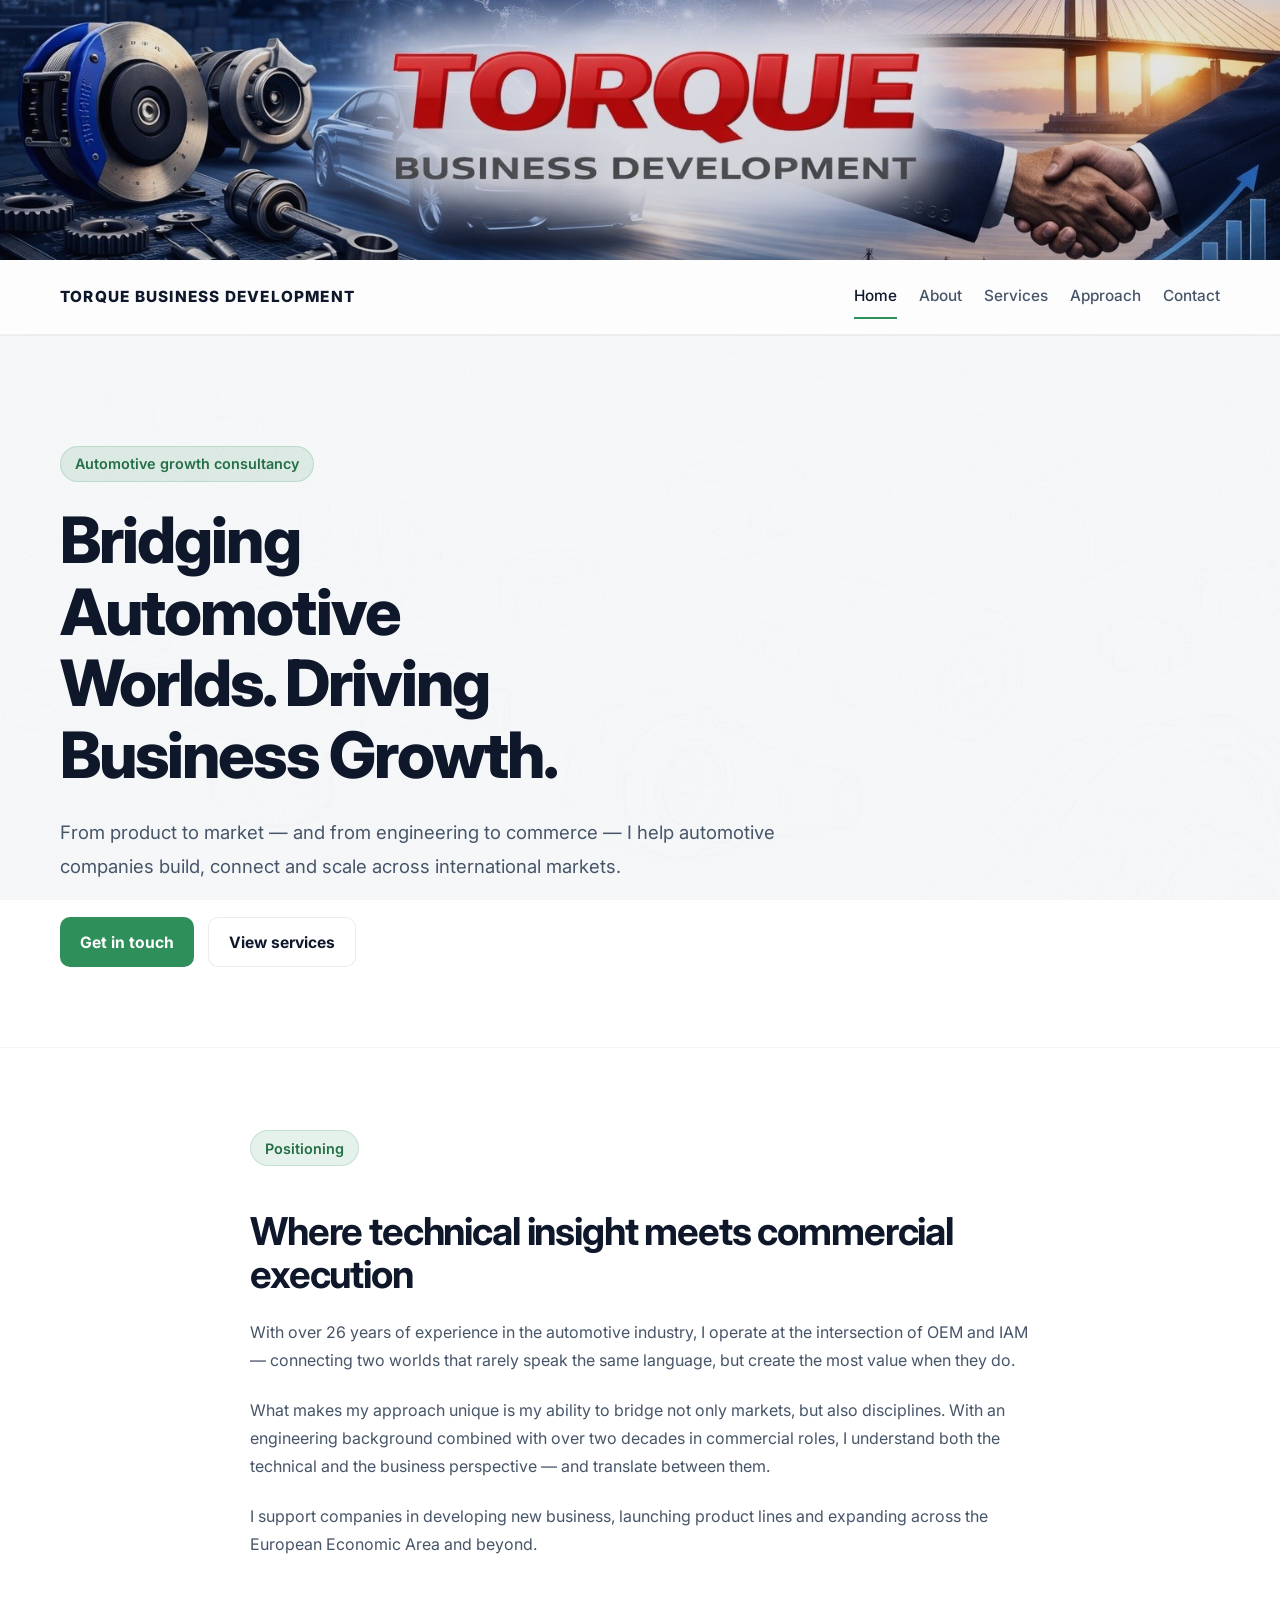
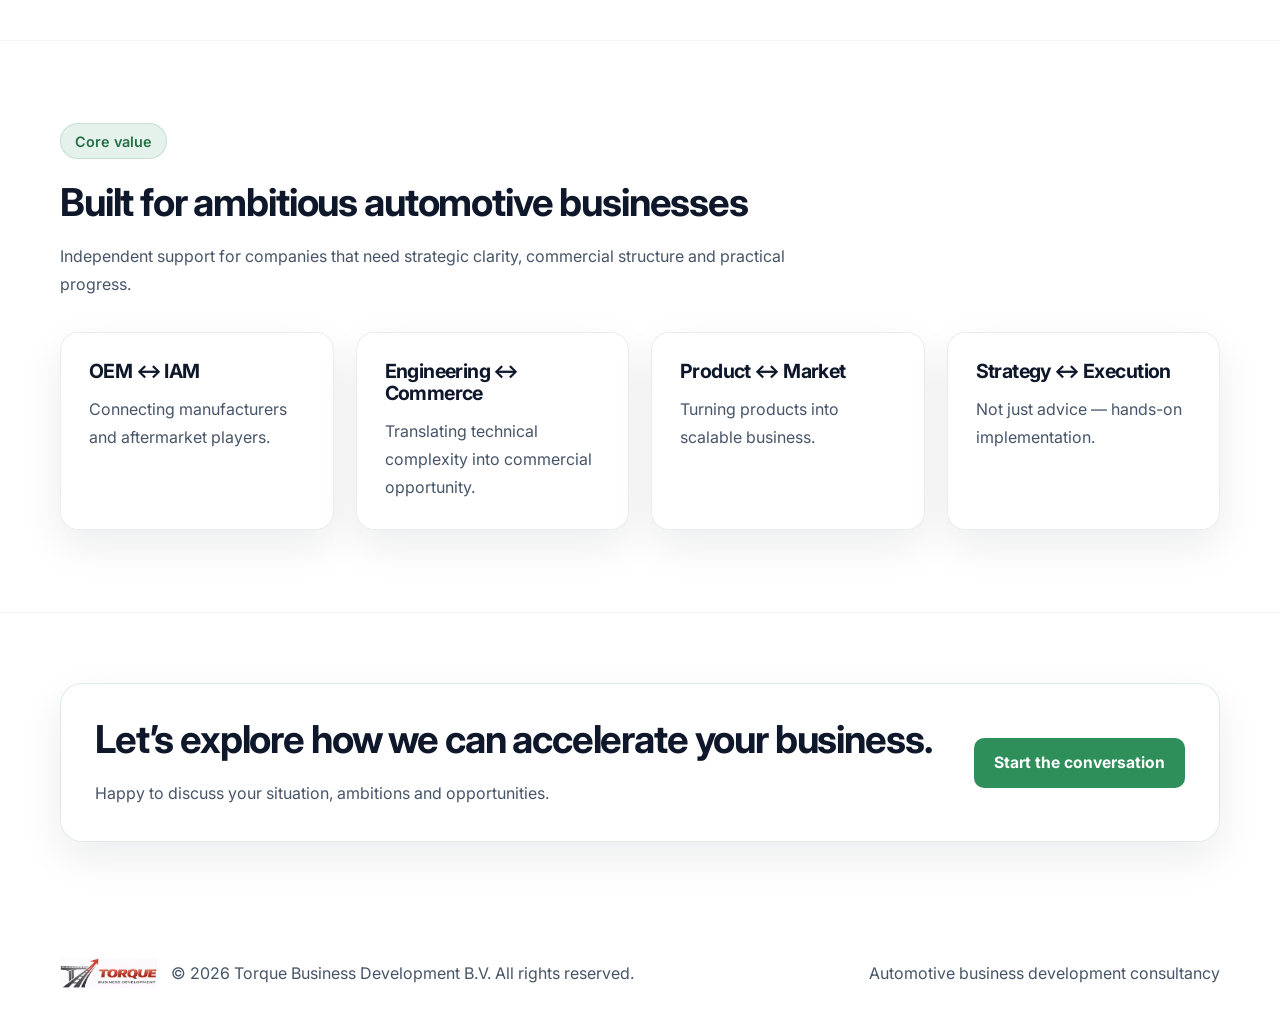
==== index.html @ 7f428178 "Update index.html" ====
<!DOCTYPE html>
<html lang="en">
<head>
  <meta charset="UTF-8" />
  <meta name="viewport" content="width=device-width, initial-scale=1.0" />
  <title>Torque Business Development B.V. | Home</title>
  <meta name="description" content="Torque Business Development B.V. helps automotive companies connect OEM and IAM, align engineering with commerce, and accelerate business growth across international markets." />
  <link rel="preconnect" href="https://fonts.googleapis.com" />
  <link rel="preconnect" href="https://fonts.gstatic.com" crossorigin />
  <link href="https://fonts.googleapis.com/css2?family=Inter:wght@400;500;600;700;800&display=swap" rel="stylesheet" />
  <link rel="stylesheet" href="style.css" />
</head>
<body>

<div class="top-banner">
  <div class="banner-overlay">
    <div class="container banner-inner"></div>
  </div>
</div>

<header class="site-header">
  <div class="container nav">
    <a class="brand" href="index.html">TORQUE BUSINESS DEVELOPMENT</a>
    <nav>
      <a href="index.html" class="active">Home</a>
      <a href="about.html">About</a>
      <a href="services.html">Services</a>
      <a href="approach.html">Approach</a>
      <a href="contact.html">Contact</a>
    </nav>
  </div>
</header>

<main class="page-content">

  <section class="hero">
    <div class="container">
      <div class="eyebrow">Automotive growth consultancy</div>
      <h1>Bridging Automotive Worlds. Driving Business Growth.</h1>
      <p class="lead">
        From product to market — and from engineering to commerce — I help automotive companies
        build, connect and scale across international markets.
      </p>
      <div class="actions">
        <a class="button" href="contact.html">Get in touch</a>
        <a class="button-secondary" href="services.html">View services</a>
      </div>
    </div>
  </section>

  <section>
    <div class="container narrow content-flow">
      <div class="eyebrow">Positioning</div>
      <h2>Where technical insight meets commercial execution</h2>
      <p>
        With over 26 years of experience in the automotive industry, I operate at the intersection
        of OEM and IAM — connecting two worlds that rarely speak the same language, but create the
        most value when they do.
      </p>
      <p>
        What makes my approach unique is my ability to bridge not only markets, but also disciplines.
        With an engineering background combined with over two decades in commercial roles, I understand
        both the technical and the business perspective — and translate between them.
      </p>
      <p>
        I support companies in developing new business, launching product lines and expanding across
        the European Economic Area and beyond.
      </p>
    </div>
  </section>

  <section>
    <div class="container">
      <div class="section-title narrow">
        <div class="eyebrow">Core value</div>
        <h2>Built for ambitious automotive businesses</h2>
        <p>
          Independent support for companies that need strategic clarity, commercial structure and practical progress.
        </p>
      </div>

      <div class="cards four">
        <article class="card">
          <h3>OEM ↔ IAM</h3>
          <p>Connecting manufacturers and aftermarket players.</p>
        </article>

        <article class="card">
          <h3>Engineering ↔ Commerce</h3>
          <p>Translating technical complexity into commercial opportunity.</p>
        </article>

        <article class="card">
          <h3>Product ↔ Market</h3>
          <p>Turning products into scalable business.</p>
        </article>

        <article class="card">
          <h3>Strategy ↔ Execution</h3>
          <p>Not just advice — hands-on implementation.</p>
        </article>
      </div>
    </div>
  </section>

  <section class="cta-section">
    <div class="container cta-box">
      <div>
        <h2>Let’s explore how we can accelerate your business.</h2>
        <p>Happy to discuss your situation, ambitions and opportunities.</p>
      </div>
      <a class="button" href="contact.html">Start the conversation</a>
    </div>
  </section>

</main>

<footer class="site-footer">
  <div class="container footer-row">
    <div class="footer-left">
      <img src="logo.png" alt="Torque Business Development logo" class="footer-logo" />
      <p>© 2026 Torque Business Development B.V. All rights reserved.</p>
    </div>
    <p>Automotive business development consultancy</p>
  </div>
</footer>

</body>
</html>
---- style.css ----
:root {
  --bg: #f4f6f7;
  --bg-soft: #eef2f4;
  --card: rgba(255, 255, 255, 0.78);
  --card-strong: rgba(255, 255, 255, 0.88);
  --text: #0f172a;
  --muted: #475569;
  --line: rgba(15, 23, 42, 0.08);
  --accent: #2f8f5b;
  --accent-dark: #256f47;
  --accent-soft: rgba(47, 143, 91, 0.12);
  --max: 1160px;
  --radius: 18px;
  --radius-small: 10px;
  --shadow: 0 16px 40px rgba(15, 23, 42, 0.08);
}

* {
  box-sizing: border-box;
}

html {
  scroll-behavior: smooth;
}

body {
  margin: 0;
  font-family: 'Inter', sans-serif;
  background:
    linear-gradient(rgba(244, 246, 247, 0.88), rgba(244, 246, 247, 0.92)),
    url('background-light.png');
  background-size: cover;
  background-position: center top;
  background-repeat: repeat-y;
  background-attachment: fixed;
  color: var(--text);
  line-height: 1.75;
  -webkit-font-smoothing: antialiased;
  text-rendering: optimizeLegibility;
}

a {
  color: inherit;
  text-decoration: none;
}

img {
  max-width: 100%;
  display: block;
}

.container {
  width: min(var(--max), calc(100% - 40px));
  margin: 0 auto;
}

.narrow {
  max-width: 780px;
}

/* TOP BANNER */

.top-banner {
  background-image: url('banner-logo.png');
  background-size: cover;
  background-position: center;
  background-repeat: no-repeat;
  min-height: 260px;
  display: flex;
  align-items: center;
}

.banner-overlay {
  width: 100%;
  background: linear-gradient(rgba(15, 23, 42, 0.08), rgba(15, 23, 42, 0.18));
}

.banner-inner {
  min-height: 260px;
  display: flex;
  align-items: center;
}

/* HEADER */

.site-header {
  position: sticky;
  top: 0;
  z-index: 100;
  background: rgba(255, 255, 255, 0.78);
  backdrop-filter: blur(12px);
  border-bottom: 1px solid rgba(15, 23, 42, 0.06);
}

.nav {
  display: flex;
  justify-content: space-between;
  align-items: center;
  min-height: 74px;
  gap: 24px;
}

.brand {
  color: var(--text);
  font-weight: 800;
  font-size: 0.96rem;
  letter-spacing: 0.08em;
  white-space: nowrap;
}

nav {
  display: flex;
  gap: 22px;
  flex-wrap: wrap;
  justify-content: flex-end;
}

nav a {
  color: var(--muted);
  font-size: 0.96rem;
  font-weight: 500;
  padding: 8px 0;
  border-bottom: 2px solid transparent;
  transition: color 0.2s ease, border-color 0.2s ease;
}

nav a:hover,
nav a.active {
  color: var(--text);
  border-bottom-color: var(--accent);
}

/* PAGE CONTENT */

.page-content {
  position: relative;
}

/* HERO */

.hero,
.page-hero {
  padding: 110px 0 80px;
}

.hero-grid,
.two-col {
  display: grid;
  grid-template-columns: 1.15fr 0.85fr;
  gap: 28px;
  align-items: start;
}

.eyebrow {
  display: inline-flex;
  align-items: center;
  min-height: 36px;
  padding: 0 14px;
  border-radius: 999px;
  background: var(--accent-soft);
  color: var(--accent-dark);
  border: 1px solid rgba(47, 143, 91, 0.18);
  font-size: 0.9rem;
  font-weight: 600;
  margin-bottom: 22px;
}

h1,
h2,
h3 {
  margin: 0;
  line-height: 1.12;
  letter-spacing: -0.03em;
  color: var(--text);
}

h1 {
  font-size: clamp(2.6rem, 5vw, 5rem);
  font-weight: 800;
  max-width: 12ch;
  margin-bottom: 24px;
}

.page-hero h1 {
  max-width: none;
}

h2 {
  font-size: clamp(1.8rem, 3vw, 2.6rem);
  font-weight: 700;
  margin-bottom: 18px;
}

h3 {
  font-size: 1.22rem;
  font-weight: 700;
  margin-bottom: 12px;
}

p {
  margin: 0;
  color: var(--muted);
  font-size: 1rem;
}

.lead {
  font-size: 1.16rem;
  line-height: 1.85;
  max-width: 60ch;
  margin-bottom: 34px;
}

/* GENERAL SECTIONS */

section {
  padding: 82px 0;
  border-top: 1px solid rgba(15, 23, 42, 0.04);
}

.section-title {
  margin-bottom: 34px;
}

.content-flow > * + * {
  margin-top: 22px;
}

.center-text {
  text-align: center;
}

/* BUTTONS */

.actions {
  display: flex;
  gap: 14px;
  flex-wrap: wrap;
}

.button,
.button-secondary {
  display: inline-flex;
  align-items: center;
  justify-content: center;
  min-height: 50px;
  padding: 0 20px;
  border-radius: var(--radius-small);
  font-weight: 700;
  font-size: 0.98rem;
  transition: transform 0.15s ease, background 0.2s ease, border-color 0.2s ease;
}

.button:hover,
.button-secondary:hover {
  transform: translateY(-1px);
}

.button {
  background: var(--accent);
  color: white;
}

.button:hover {
  background: var(--accent-dark);
}

.button-secondary {
  border: 1px solid var(--line);
  color: var(--text);
  background: rgba(255, 255, 255, 0.5);
}

.button-secondary:hover {
  background: rgba(255, 255, 255, 0.8);
}

/* CARDS & LAYOUT */

.cards {
  display: grid;
  gap: 22px;
}

.cards.two {
  grid-template-columns: repeat(2, 1fr);
}

.cards.three {
  grid-template-columns: repeat(3, 1fr);
}

.cards.four {
  grid-template-columns: repeat(4, 1fr);
}

.card {
  background: var(--card);
  border: 1px solid var(--line);
  border-radius: var(--radius);
  padding: 28px;
  box-shadow: var(--shadow);
  backdrop-filter: blur(6px);
}

.highlight-card {
  background: var(--card-strong);
  border-color: rgba(47, 143, 91, 0.16);
}

.stat {
  padding: 18px 0;
  border-bottom: 1px solid rgba(15, 23, 42, 0.08);
}

.stat:last-child {
  border-bottom: 0;
}

.stat strong {
  display: block;
  font-size: 1.02rem;
  margin-bottom: 6px;
  color: var(--text);
}

.stat span {
  color: var(--muted);
  font-size: 0.96rem;
}

/* LISTS */

.list {
  margin: 0;
  padding-left: 18px;
  color: var(--muted);
}

.spaced-list li + li {
  margin-top: 12px;
}

.compact-list li + li {
  margin-top: 8px;
}

.career-list {
  list-style: none;
  padding: 0;
  margin: 0;
}

.career-list li {
  position: relative;
  padding-left: 18px;
  color: var(--text);
}

.career-list li + li {
  margin-top: 12px;
}

.career-list li::before {
  content: "";
  position: absolute;
  left: 0;
  top: 10px;
  width: 8px;
  height: 8px;
  border-radius: 999px;
  background: var(--accent);
}

/* CONTACT */

.contact-list {
  display: grid;
  gap: 14px;
}

.contact-item {
  padding: 14px 16px;
  border-radius: 14px;
  background: rgba(255, 255, 255, 0.55);
  border: 1px solid rgba(15, 23, 42, 0.06);
}

.contact-item span {
  display: block;
  color: var(--muted);
  font-size: 0.9rem;
  margin-bottom: 4px;
}

.contact-item strong {
  font-size: 1rem;
  color: var(--text);
}

.contact-item a {
  color: var(--text);
}

/* CTA BOX */

.cta-section {
  padding-top: 70px;
}

.cta-box {
  display: flex;
  justify-content: space-between;
  align-items: center;
  gap: 28px;
  background: rgba(255, 255, 255, 0.78);
  border: 1px solid rgba(47, 143, 91, 0.16);
  border-radius: 22px;
  padding: 34px;
  box-shadow: var(--shadow);
  backdrop-filter: blur(6px);
}

/* FOOTER */

.site-footer {
  padding: 34px 0 48px;
  color: var(--muted);
  font-size: 0.92rem;
}

.footer-row {
  display: flex;
  justify-content: space-between;
  gap: 20px;
  flex-wrap: wrap;
  align-items: center;
}

.footer-left {
  display: flex;
  align-items: center;
  gap: 14px;
  flex-wrap: wrap;
}

.footer-logo {
  height: 30px;
  width: auto;
}

.site-footer a {
  color: var(--text);
}

/* RESPONSIVE */

@media (max-width: 1024px) {
  .hero-grid,
  .two-col,
  .cards.two,
  .cards.three,
  .cards.four,
  .cta-box {
    grid-template-columns: 1fr;
    flex-direction: column;
    align-items: flex-start;
  }
}

@media (max-width: 920px) {
  .nav {
    flex-direction: column;
    align-items: flex-start;
    padding: 14px 0;
  }

  nav {
    justify-content: flex-start;
  }

  h1 {
    max-width: none;
  }
}

@media (max-width: 640px) {
  .container {
    width: min(var(--max), calc(100% - 24px));
  }

  .hero,
  .page-hero,
  section {
    padding: 64px 0;
  }

  .card,
  .cta-box {
    padding: 22px;
  }

  h1 {
    font-size: 2.35rem;
  }

  .lead {
    font-size: 1.05rem;
  }

  .top-banner,
  .banner-inner {
    min-height: 180px;
  }

  .footer-left {
    align-items: flex-start;
  }
}
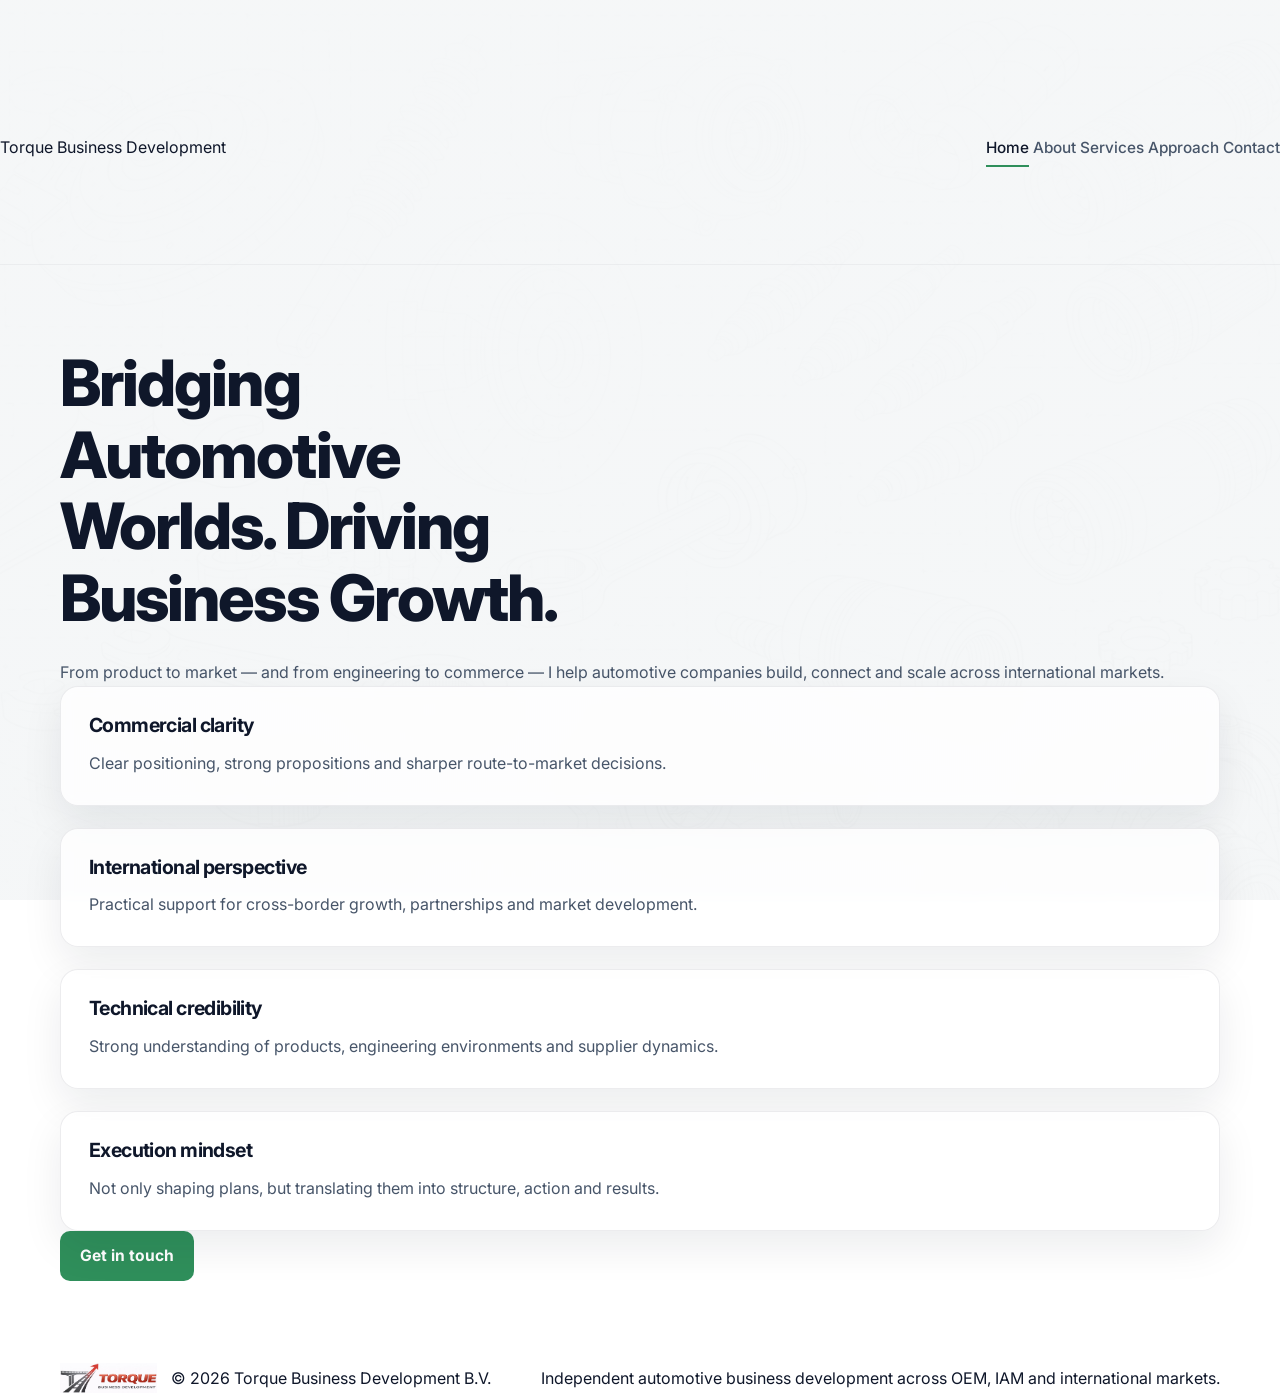
==== commit 1300ad95: "Update index.html" ====
--- a/index.html
+++ b/index.html
@@ -1,128 +1,90 @@
 <!DOCTYPE html>
 <html lang="en">
 <head>
-  <meta charset="UTF-8" />
-  <meta name="viewport" content="width=device-width, initial-scale=1.0" />
-  <title>Torque Business Development B.V. | Home</title>
-  <meta name="description" content="Torque Business Development B.V. helps automotive companies connect OEM and IAM, align engineering with commerce, and accelerate business growth across international markets." />
-  <link rel="preconnect" href="https://fonts.googleapis.com" />
-  <link rel="preconnect" href="https://fonts.gstatic.com" crossorigin />
-  <link href="https://fonts.googleapis.com/css2?family=Inter:wght@400;500;600;700;800&display=swap" rel="stylesheet" />
-  <link rel="stylesheet" href="style.css" />
+<meta charset="UTF-8">
+<meta name="viewport" content="width=device-width, initial-scale=1.0">
+
+<title>Torque Business Development</title>
+
+<link rel="preconnect" href="https://fonts.googleapis.com">
+<link rel="preconnect" href="https://fonts.gstatic.com" crossorigin>
+<link href="https://fonts.googleapis.com/css2?family=Inter:wght@400;600;800&display=swap" rel="stylesheet">
+
+<link rel="stylesheet" href="style.css">
 </head>
+
 <body>
 
-<div class="top-banner">
-  <div class="banner-overlay">
-    <div class="container banner-inner"></div>
-  </div>
-</div>
+<!-- HERO / BANNER -->
+<header class="hero">
 
-<header class="site-header">
-  <div class="container nav">
-    <a class="brand" href="index.html">TORQUE BUSINESS DEVELOPMENT</a>
-    <nav>
-      <a href="index.html" class="active">Home</a>
-      <a href="about.html">About</a>
-      <a href="services.html">Services</a>
-      <a href="approach.html">Approach</a>
-      <a href="contact.html">Contact</a>
+    <!-- NAV -->
+    <nav class="nav">
+        <div class="nav-left">Torque Business Development</div>
+        <div class="nav-right">
+            <a href="index.html" class="active">Home</a>
+            <a href="about.html">About</a>
+            <a href="services.html">Services</a>
+            <a href="approach.html">Approach</a>
+            <a href="contact.html">Contact</a>
+        </div>
     </nav>
-  </div>
+
 </header>
 
-<main class="page-content">
 
-  <section class="hero">
+<!-- CONTENT -->
+<section class="content">
     <div class="container">
-      <div class="eyebrow">Automotive growth consultancy</div>
-      <h1>Bridging Automotive Worlds. Driving Business Growth.</h1>
-      <p class="lead">
-        From product to market — and from engineering to commerce — I help automotive companies
-        build, connect and scale across international markets.
-      </p>
-      <div class="actions">
-        <a class="button" href="contact.html">Get in touch</a>
-        <a class="button-secondary" href="services.html">View services</a>
-      </div>
+
+        <h1>Bridging Automotive Worlds. Driving Business Growth.</h1>
+
+        <p class="intro">
+            From product to market — and from engineering to commerce — I help automotive companies build, connect and scale across international markets.
+        </p>
+
+        <div class="cards">
+            <div class="card">
+                <h3>Commercial clarity</h3>
+                <p>Clear positioning, strong propositions and sharper route-to-market decisions.</p>
+            </div>
+
+            <div class="card">
+                <h3>International perspective</h3>
+                <p>Practical support for cross-border growth, partnerships and market development.</p>
+            </div>
+
+            <div class="card">
+                <h3>Technical credibility</h3>
+                <p>Strong understanding of products, engineering environments and supplier dynamics.</p>
+            </div>
+
+            <div class="card">
+                <h3>Execution mindset</h3>
+                <p>Not only shaping plans, but translating them into structure, action and results.</p>
+            </div>
+        </div>
+
+        <a href="contact.html" class="button">Get in touch</a>
+
     </div>
-  </section>
+</section>
 
-  <section>
-    <div class="container narrow content-flow">
-      <div class="eyebrow">Positioning</div>
-      <h2>Where technical insight meets commercial execution</h2>
-      <p>
-        With over 26 years of experience in the automotive industry, I operate at the intersection
-        of OEM and IAM — connecting two worlds that rarely speak the same language, but create the
-        most value when they do.
-      </p>
-      <p>
-        What makes my approach unique is my ability to bridge not only markets, but also disciplines.
-        With an engineering background combined with over two decades in commercial roles, I understand
-        both the technical and the business perspective — and translate between them.
-      </p>
-      <p>
-        I support companies in developing new business, launching product lines and expanding across
-        the European Economic Area and beyond.
-      </p>
+
+<!-- FOOTER -->
+<footer class="footer">
+    <div class="container footer-row">
+
+        <div class="footer-left">
+            <img src="logo.png" class="footer-logo">
+            <span>© 2026 Torque Business Development B.V.</span>
+        </div>
+
+        <div class="footer-right">
+            Independent automotive business development across OEM, IAM and international markets.
+        </div>
+
     </div>
-  </section>
-
-  <section>
-    <div class="container">
-      <div class="section-title narrow">
-        <div class="eyebrow">Core value</div>
-        <h2>Built for ambitious automotive businesses</h2>
-        <p>
-          Independent support for companies that need strategic clarity, commercial structure and practical progress.
-        </p>
-      </div>
-
-      <div class="cards four">
-        <article class="card">
-          <h3>OEM ↔ IAM</h3>
-          <p>Connecting manufacturers and aftermarket players.</p>
-        </article>
-
-        <article class="card">
-          <h3>Engineering ↔ Commerce</h3>
-          <p>Translating technical complexity into commercial opportunity.</p>
-        </article>
-
-        <article class="card">
-          <h3>Product ↔ Market</h3>
-          <p>Turning products into scalable business.</p>
-        </article>
-
-        <article class="card">
-          <h3>Strategy ↔ Execution</h3>
-          <p>Not just advice — hands-on implementation.</p>
-        </article>
-      </div>
-    </div>
-  </section>
-
-  <section class="cta-section">
-    <div class="container cta-box">
-      <div>
-        <h2>Let’s explore how we can accelerate your business.</h2>
-        <p>Happy to discuss your situation, ambitions and opportunities.</p>
-      </div>
-      <a class="button" href="contact.html">Start the conversation</a>
-    </div>
-  </section>
-
-</main>
-
-<footer class="site-footer">
-  <div class="container footer-row">
-    <div class="footer-left">
-      <img src="logo.png" alt="Torque Business Development logo" class="footer-logo" />
-      <p>© 2026 Torque Business Development B.V. All rights reserved.</p>
-    </div>
-    <p>Automotive business development consultancy</p>
-  </div>
 </footer>
 
 </body>
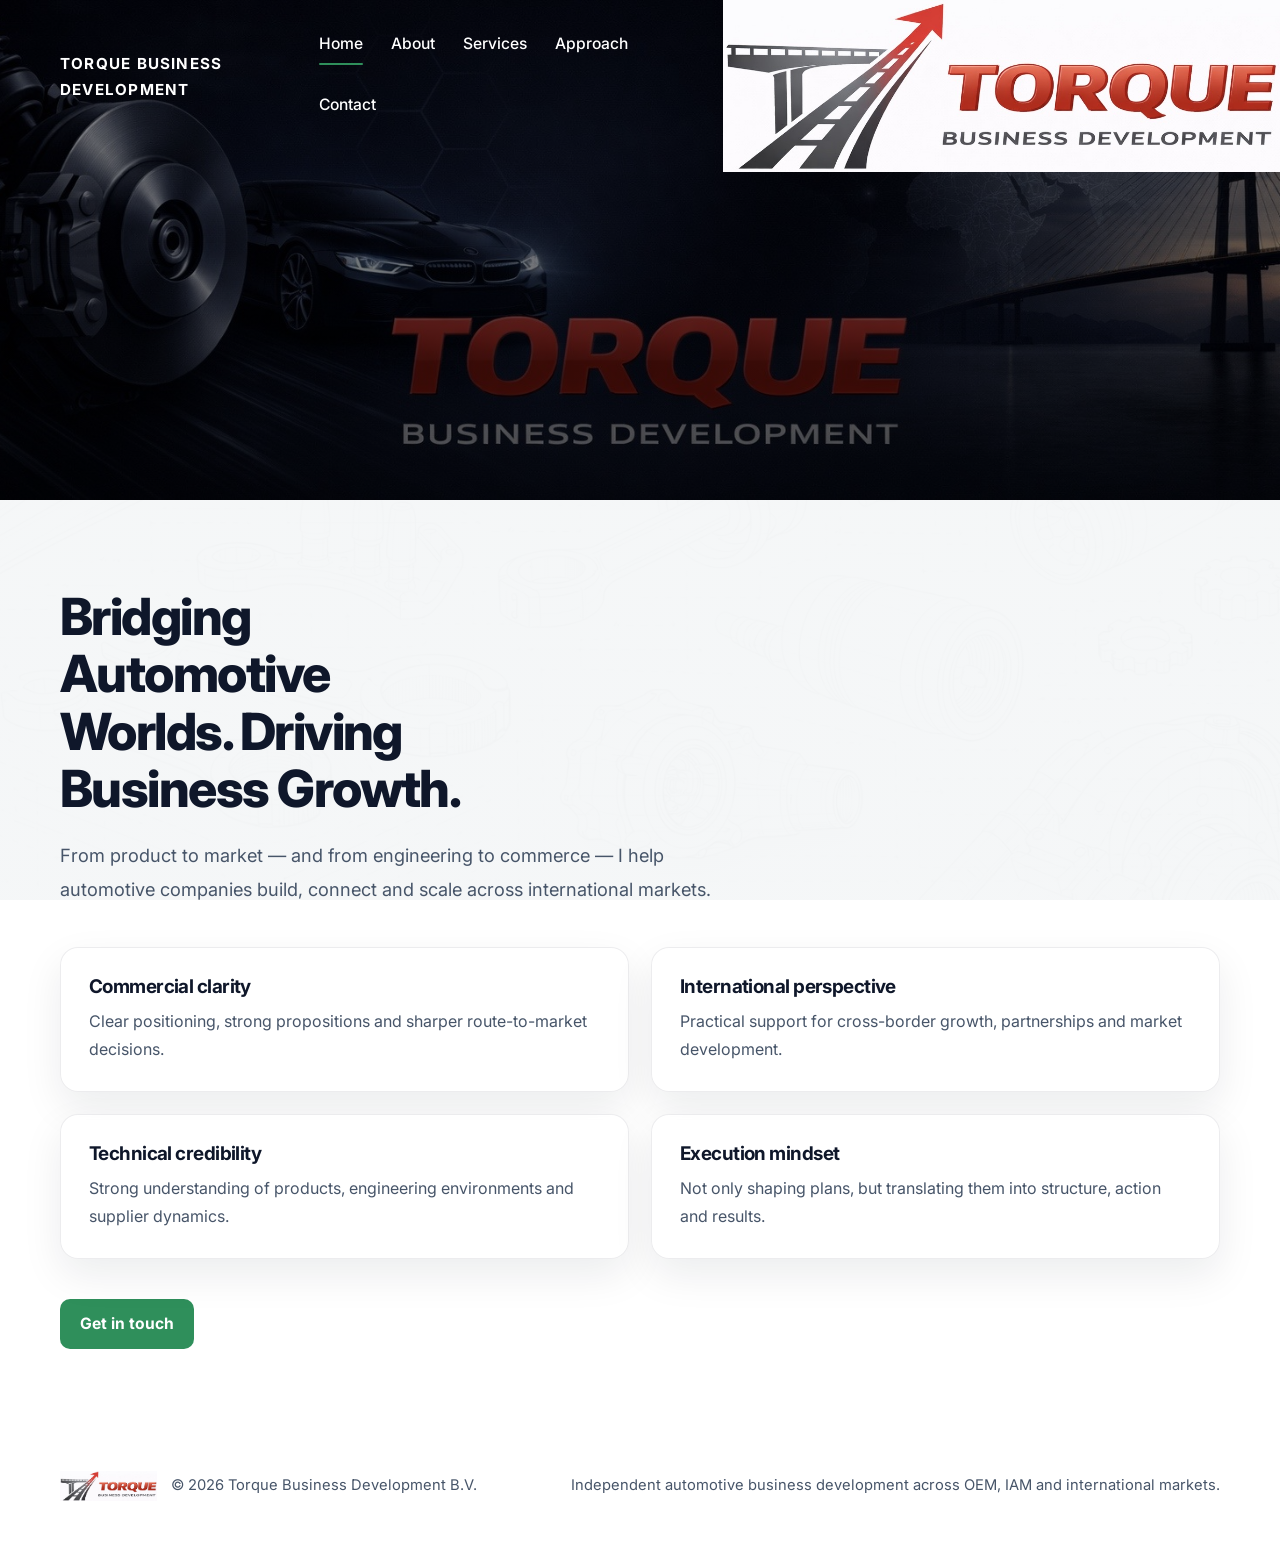
==== commit 7bbebab1: "Update index.html" ====
--- a/index.html
+++ b/index.html
@@ -1,91 +1,93 @@
 <!DOCTYPE html>
 <html lang="en">
 <head>
-<meta charset="UTF-8">
-<meta name="viewport" content="width=device-width, initial-scale=1.0">
+  <meta charset="UTF-8" />
+  <meta name="viewport" content="width=device-width, initial-scale=1.0" />
+  <title>Torque Business Development</title>
 
-<title>Torque Business Development</title>
+  <link rel="preconnect" href="https://fonts.googleapis.com" />
+  <link rel="preconnect" href="https://fonts.gstatic.com" crossorigin />
+  <link href="https://fonts.googleapis.com/css2?family=Inter:wght@400;600;800&display=swap" rel="stylesheet" />
 
-<link rel="preconnect" href="https://fonts.googleapis.com">
-<link rel="preconnect" href="https://fonts.gstatic.com" crossorigin>
-<link href="https://fonts.googleapis.com/css2?family=Inter:wght@400;600;800&display=swap" rel="stylesheet">
-
-<link rel="stylesheet" href="style.css">
+  <link rel="stylesheet" href="style.css" />
 </head>
-
 <body>
 
-<!-- HERO / BANNER -->
-<header class="hero">
+  <!-- HERO / BANNER -->
+  <header class="hero">
 
     <!-- NAV -->
     <nav class="nav">
-        <div class="nav-left">Torque Business Development</div>
-        <div class="nav-right">
-            <a href="index.html" class="active">Home</a>
-            <a href="about.html">About</a>
-            <a href="services.html">Services</a>
-            <a href="approach.html">Approach</a>
-            <a href="contact.html">Contact</a>
-        </div>
+      <div class="nav-left">Torque Business Development</div>
+      <div class="nav-right">
+        <a href="index.html" class="active">Home</a>
+        <a href="about.html">About</a>
+        <a href="services.html">Services</a>
+        <a href="approach.html">Approach</a>
+        <a href="contact.html">Contact</a>
+      </div>
     </nav>
 
-</header>
+    <!-- CENTERED LOGO ABOVE TORQUE -->
+    <div class="hero-logo-wrap">
+      <img src="logo.png" alt="Torque logo" class="hero-logo" />
+    </div>
 
+  </header>
 
-<!-- CONTENT -->
-<section class="content">
+  <!-- CONTENT -->
+  <section class="content">
     <div class="container">
 
-        <h1>Bridging Automotive Worlds. Driving Business Growth.</h1>
+      <h1>Bridging Automotive Worlds. Driving Business Growth.</h1>
 
-        <p class="intro">
-            From product to market — and from engineering to commerce — I help automotive companies build, connect and scale across international markets.
-        </p>
+      <p class="intro">
+        From product to market — and from engineering to commerce — I help automotive companies
+        build, connect and scale across international markets.
+      </p>
 
-        <div class="cards">
-            <div class="card">
-                <h3>Commercial clarity</h3>
-                <p>Clear positioning, strong propositions and sharper route-to-market decisions.</p>
-            </div>
-
-            <div class="card">
-                <h3>International perspective</h3>
-                <p>Practical support for cross-border growth, partnerships and market development.</p>
-            </div>
-
-            <div class="card">
-                <h3>Technical credibility</h3>
-                <p>Strong understanding of products, engineering environments and supplier dynamics.</p>
-            </div>
-
-            <div class="card">
-                <h3>Execution mindset</h3>
-                <p>Not only shaping plans, but translating them into structure, action and results.</p>
-            </div>
+      <div class="cards">
+        <div class="card">
+          <h3>Commercial clarity</h3>
+          <p>Clear positioning, strong propositions and sharper route-to-market decisions.</p>
         </div>
 
-        <a href="contact.html" class="button">Get in touch</a>
+        <div class="card">
+          <h3>International perspective</h3>
+          <p>Practical support for cross-border growth, partnerships and market development.</p>
+        </div>
+
+        <div class="card">
+          <h3>Technical credibility</h3>
+          <p>Strong understanding of products, engineering environments and supplier dynamics.</p>
+        </div>
+
+        <div class="card">
+          <h3>Execution mindset</h3>
+          <p>Not only shaping plans, but translating them into structure, action and results.</p>
+        </div>
+      </div>
+
+      <a href="contact.html" class="button">Get in touch</a>
 
     </div>
-</section>
+  </section>
 
-
-<!-- FOOTER -->
-<footer class="footer">
+  <!-- FOOTER -->
+  <footer class="footer">
     <div class="container footer-row">
 
-        <div class="footer-left">
-            <img src="logo.png" class="footer-logo">
-            <span>© 2026 Torque Business Development B.V.</span>
-        </div>
+      <div class="footer-left">
+        <img src="logo.png" class="footer-logo" alt="Torque logo" />
+        <span>© 2026 Torque Business Development B.V.</span>
+      </div>
 
-        <div class="footer-right">
-            Independent automotive business development across OEM, IAM and international markets.
-        </div>
+      <div class="footer-right">
+        Independent automotive business development across OEM, IAM and international markets.
+      </div>
 
     </div>
-</footer>
+  </footer>
 
 </body>
 </html>
--- a/style.css
+++ b/style.css
@@ -1,8 +1,8 @@
 :root {
   --bg: #f4f6f7;
   --bg-soft: #eef2f4;
-  --card: rgba(255, 255, 255, 0.78);
-  --card-strong: rgba(255, 255, 255, 0.88);
+  --card: rgba(255, 255, 255, 0.82);
+  --card-strong: rgba(255, 255, 255, 0.9);
   --text: #0f172a;
   --muted: #475569;
   --line: rgba(15, 23, 42, 0.08);
@@ -58,97 +58,165 @@
   max-width: 780px;
 }
 
-/* TOP BANNER */
-
-.top-banner {
-  background-image: url('banner-logo.png');
+/* HERO / BANNER */
+
+.hero {
+  height: 500px;
+  background:
+    linear-gradient(rgba(0, 0, 0, 0.42), rgba(0, 0, 0, 0.62)),
+    url("banner-with-logo.png");
   background-size: cover;
   background-position: center;
   background-repeat: no-repeat;
-  min-height: 260px;
-  display: flex;
-  align-items: center;
-}
-
-.banner-overlay {
+  position: relative;
+  display: flex;
+  align-items: flex-start;
+}
+
+/* NAVIGATION IN BANNER */
+
+.nav {
   width: 100%;
-  background: linear-gradient(rgba(15, 23, 42, 0.08), rgba(15, 23, 42, 0.18));
-}
-
-.banner-inner {
-  min-height: 260px;
-  display: flex;
-  align-items: center;
-}
-
-/* HEADER */
-
-.site-header {
-  position: sticky;
-  top: 0;
-  z-index: 100;
-  background: rgba(255, 255, 255, 0.78);
-  backdrop-filter: blur(12px);
-  border-bottom: 1px solid rgba(15, 23, 42, 0.06);
-}
-
-.nav {
   display: flex;
   justify-content: space-between;
   align-items: center;
-  min-height: 74px;
-  gap: 24px;
-}
-
-.brand {
-  color: var(--text);
+  padding: 30px 60px;
+  color: white;
+}
+
+.nav-left {
+  font-weight: 700;
+  letter-spacing: 0.08em;
+  font-size: 0.95rem;
+  text-transform: uppercase;
+}
+
+.nav-right {
+  display: flex;
+  align-items: center;
+  gap: 28px;
+  flex-wrap: wrap;
+}
+
+.nav-right a {
+  color: white;
+  font-weight: 500;
+  font-size: 0.98rem;
+  position: relative;
+  padding-bottom: 6px;
+  transition: opacity 0.2s ease;
+}
+
+.nav-right a:hover {
+  opacity: 0.82;
+}
+
+.nav-right a.active::after {
+  content: "";
+  position: absolute;
+  left: 0;
+  bottom: -2px;
+  width: 100%;
+  height: 2px;
+  background: var(--accent);
+  border-radius: 999px;
+}
+
+/* CONTENT */
+
+.content {
+  padding: 88px 0;
+}
+
+h1,
+h2,
+h3 {
+  margin: 0;
+  line-height: 1.12;
+  letter-spacing: -0.03em;
+  color: var(--text);
+}
+
+h1 {
+  font-size: clamp(2.4rem, 4vw, 4.2rem);
   font-weight: 800;
-  font-size: 0.96rem;
-  letter-spacing: 0.08em;
-  white-space: nowrap;
-}
-
-nav {
-  display: flex;
+  margin-bottom: 22px;
+  max-width: 12ch;
+}
+
+h2 {
+  font-size: clamp(1.8rem, 3vw, 2.6rem);
+  font-weight: 700;
+  margin-bottom: 18px;
+}
+
+h3 {
+  font-size: 1.18rem;
+  font-weight: 700;
+  margin-bottom: 10px;
+}
+
+p {
+  margin: 0;
+  color: var(--muted);
+  font-size: 1rem;
+}
+
+.intro {
+  font-size: 1.14rem;
+  line-height: 1.85;
+  max-width: 60ch;
+  margin-bottom: 34px;
+}
+
+/* BUTTON */
+
+.button {
+  display: inline-flex;
+  align-items: center;
+  justify-content: center;
+  min-height: 50px;
+  padding: 0 20px;
+  border-radius: var(--radius-small);
+  font-weight: 700;
+  font-size: 0.98rem;
+  background: var(--accent);
+  color: white;
+  transition: transform 0.15s ease, background 0.2s ease;
+}
+
+.button:hover {
+  transform: translateY(-1px);
+  background: var(--accent-dark);
+}
+
+/* CARDS */
+
+.cards {
+  display: grid;
+  grid-template-columns: repeat(2, 1fr);
   gap: 22px;
-  flex-wrap: wrap;
-  justify-content: flex-end;
-}
-
-nav a {
-  color: var(--muted);
-  font-size: 0.96rem;
-  font-weight: 500;
-  padding: 8px 0;
-  border-bottom: 2px solid transparent;
-  transition: color 0.2s ease, border-color 0.2s ease;
-}
-
-nav a:hover,
-nav a.active {
-  color: var(--text);
-  border-bottom-color: var(--accent);
-}
-
-/* PAGE CONTENT */
+  margin: 40px 0;
+}
+
+.card {
+  background: var(--card);
+  border: 1px solid var(--line);
+  border-radius: var(--radius);
+  padding: 28px;
+  box-shadow: var(--shadow);
+  backdrop-filter: blur(6px);
+}
+
+/* GENERIC PAGE SECTIONS */
 
 .page-content {
   position: relative;
 }
 
-/* HERO */
-
-.hero,
-.page-hero {
-  padding: 110px 0 80px;
-}
-
-.hero-grid,
-.two-col {
-  display: grid;
-  grid-template-columns: 1.15fr 0.85fr;
-  gap: 28px;
-  align-items: start;
+.page-hero,
+section {
+  padding: 82px 0;
 }
 
 .eyebrow {
@@ -165,44 +233,6 @@
   margin-bottom: 22px;
 }
 
-h1,
-h2,
-h3 {
-  margin: 0;
-  line-height: 1.12;
-  letter-spacing: -0.03em;
-  color: var(--text);
-}
-
-h1 {
-  font-size: clamp(2.6rem, 5vw, 5rem);
-  font-weight: 800;
-  max-width: 12ch;
-  margin-bottom: 24px;
-}
-
-.page-hero h1 {
-  max-width: none;
-}
-
-h2 {
-  font-size: clamp(1.8rem, 3vw, 2.6rem);
-  font-weight: 700;
-  margin-bottom: 18px;
-}
-
-h3 {
-  font-size: 1.22rem;
-  font-weight: 700;
-  margin-bottom: 12px;
-}
-
-p {
-  margin: 0;
-  color: var(--muted);
-  font-size: 1rem;
-}
-
 .lead {
   font-size: 1.16rem;
   line-height: 1.85;
@@ -210,77 +240,18 @@
   margin-bottom: 34px;
 }
 
-/* GENERAL SECTIONS */
-
-section {
-  padding: 82px 0;
-  border-top: 1px solid rgba(15, 23, 42, 0.04);
+.content-flow > * + * {
+  margin-top: 22px;
 }
 
 .section-title {
   margin-bottom: 34px;
 }
 
-.content-flow > * + * {
-  margin-top: 22px;
-}
-
 .center-text {
   text-align: center;
 }
 
-/* BUTTONS */
-
-.actions {
-  display: flex;
-  gap: 14px;
-  flex-wrap: wrap;
-}
-
-.button,
-.button-secondary {
-  display: inline-flex;
-  align-items: center;
-  justify-content: center;
-  min-height: 50px;
-  padding: 0 20px;
-  border-radius: var(--radius-small);
-  font-weight: 700;
-  font-size: 0.98rem;
-  transition: transform 0.15s ease, background 0.2s ease, border-color 0.2s ease;
-}
-
-.button:hover,
-.button-secondary:hover {
-  transform: translateY(-1px);
-}
-
-.button {
-  background: var(--accent);
-  color: white;
-}
-
-.button:hover {
-  background: var(--accent-dark);
-}
-
-.button-secondary {
-  border: 1px solid var(--line);
-  color: var(--text);
-  background: rgba(255, 255, 255, 0.5);
-}
-
-.button-secondary:hover {
-  background: rgba(255, 255, 255, 0.8);
-}
-
-/* CARDS & LAYOUT */
-
-.cards {
-  display: grid;
-  gap: 22px;
-}
-
 .cards.two {
   grid-template-columns: repeat(2, 1fr);
 }
@@ -291,15 +262,6 @@
 
 .cards.four {
   grid-template-columns: repeat(4, 1fr);
-}
-
-.card {
-  background: var(--card);
-  border: 1px solid var(--line);
-  border-radius: var(--radius);
-  padding: 28px;
-  box-shadow: var(--shadow);
-  backdrop-filter: blur(6px);
 }
 
 .highlight-card {
@@ -307,42 +269,24 @@
   border-color: rgba(47, 143, 91, 0.16);
 }
 
-.stat {
-  padding: 18px 0;
-  border-bottom: 1px solid rgba(15, 23, 42, 0.08);
-}
-
-.stat:last-child {
-  border-bottom: 0;
-}
-
-.stat strong {
-  display: block;
-  font-size: 1.02rem;
-  margin-bottom: 6px;
-  color: var(--text);
-}
-
-.stat span {
-  color: var(--muted);
-  font-size: 0.96rem;
+.cta-section {
+  padding-top: 70px;
+}
+
+.cta-box {
+  display: flex;
+  justify-content: space-between;
+  align-items: center;
+  gap: 28px;
+  background: rgba(255, 255, 255, 0.82);
+  border: 1px solid rgba(47, 143, 91, 0.16);
+  border-radius: 22px;
+  padding: 34px;
+  box-shadow: var(--shadow);
+  backdrop-filter: blur(6px);
 }
 
 /* LISTS */
-
-.list {
-  margin: 0;
-  padding-left: 18px;
-  color: var(--muted);
-}
-
-.spaced-list li + li {
-  margin-top: 12px;
-}
-
-.compact-list li + li {
-  margin-top: 8px;
-}
 
 .career-list {
   list-style: none;
@@ -401,28 +345,51 @@
   color: var(--text);
 }
 
-/* CTA BOX */
-
-.cta-section {
-  padding-top: 70px;
-}
-
-.cta-box {
-  display: flex;
-  justify-content: space-between;
-  align-items: center;
-  gap: 28px;
-  background: rgba(255, 255, 255, 0.78);
-  border: 1px solid rgba(47, 143, 91, 0.16);
-  border-radius: 22px;
-  padding: 34px;
-  box-shadow: var(--shadow);
-  backdrop-filter: blur(6px);
+.actions {
+  display: flex;
+  gap: 14px;
+  flex-wrap: wrap;
+}
+
+.button-secondary {
+  display: inline-flex;
+  align-items: center;
+  justify-content: center;
+  min-height: 50px;
+  padding: 0 20px;
+  border-radius: var(--radius-small);
+  font-weight: 700;
+  font-size: 0.98rem;
+  border: 1px solid var(--line);
+  color: var(--text);
+  background: rgba(255, 255, 255, 0.5);
+  transition: transform 0.15s ease, background 0.2s ease;
+}
+
+.button-secondary:hover {
+  transform: translateY(-1px);
+  background: rgba(255, 255, 255, 0.8);
+}
+
+/* STEP NUMBERS */
+
+.step-number {
+  display: inline-flex;
+  width: 40px;
+  height: 40px;
+  border-radius: 999px;
+  align-items: center;
+  justify-content: center;
+  background: var(--accent-soft);
+  color: var(--accent-dark);
+  font-weight: 700;
+  margin-bottom: 16px;
+  border: 1px solid rgba(47, 143, 91, 0.2);
 }
 
 /* FOOTER */
 
-.site-footer {
+.footer {
   padding: 34px 0 48px;
   color: var(--muted);
   font-size: 0.92rem;
@@ -431,9 +398,9 @@
 .footer-row {
   display: flex;
   justify-content: space-between;
+  align-items: center;
   gap: 20px;
   flex-wrap: wrap;
-  align-items: center;
 }
 
 .footer-left {
@@ -448,15 +415,35 @@
   width: auto;
 }
 
-.site-footer a {
-  color: var(--text);
+.footer-right {
+  color: var(--muted);
 }
 
 /* RESPONSIVE */
 
-@media (max-width: 1024px) {
-  .hero-grid,
-  .two-col,
+@media (max-width: 1100px) {
+  .nav {
+    padding: 26px 30px;
+  }
+}
+
+@media (max-width: 920px) {
+  .hero {
+    height: 420px;
+  }
+
+  .nav {
+    flex-direction: column;
+    align-items: flex-start;
+    gap: 18px;
+    padding: 24px;
+  }
+
+  .nav-right {
+    gap: 18px;
+  }
+
+  .cards,
   .cards.two,
   .cards.three,
   .cards.four,
@@ -465,18 +452,6 @@
     flex-direction: column;
     align-items: flex-start;
   }
-}
-
-@media (max-width: 920px) {
-  .nav {
-    flex-direction: column;
-    align-items: flex-start;
-    padding: 14px 0;
-  }
-
-  nav {
-    justify-content: flex-start;
-  }
 
   h1 {
     max-width: none;
@@ -488,7 +463,12 @@
     width: min(var(--max), calc(100% - 24px));
   }
 
-  .hero,
+  .hero {
+    height: 340px;
+    background-position: center;
+  }
+
+  .content,
   .page-hero,
   section {
     padding: 64px 0;
@@ -500,16 +480,12 @@
   }
 
   h1 {
-    font-size: 2.35rem;
-  }
-
+    font-size: 2.2rem;
+  }
+
+  .intro,
   .lead {
-    font-size: 1.05rem;
-  }
-
-  .top-banner,
-  .banner-inner {
-    min-height: 180px;
+    font-size: 1.02rem;
   }
 
   .footer-left {
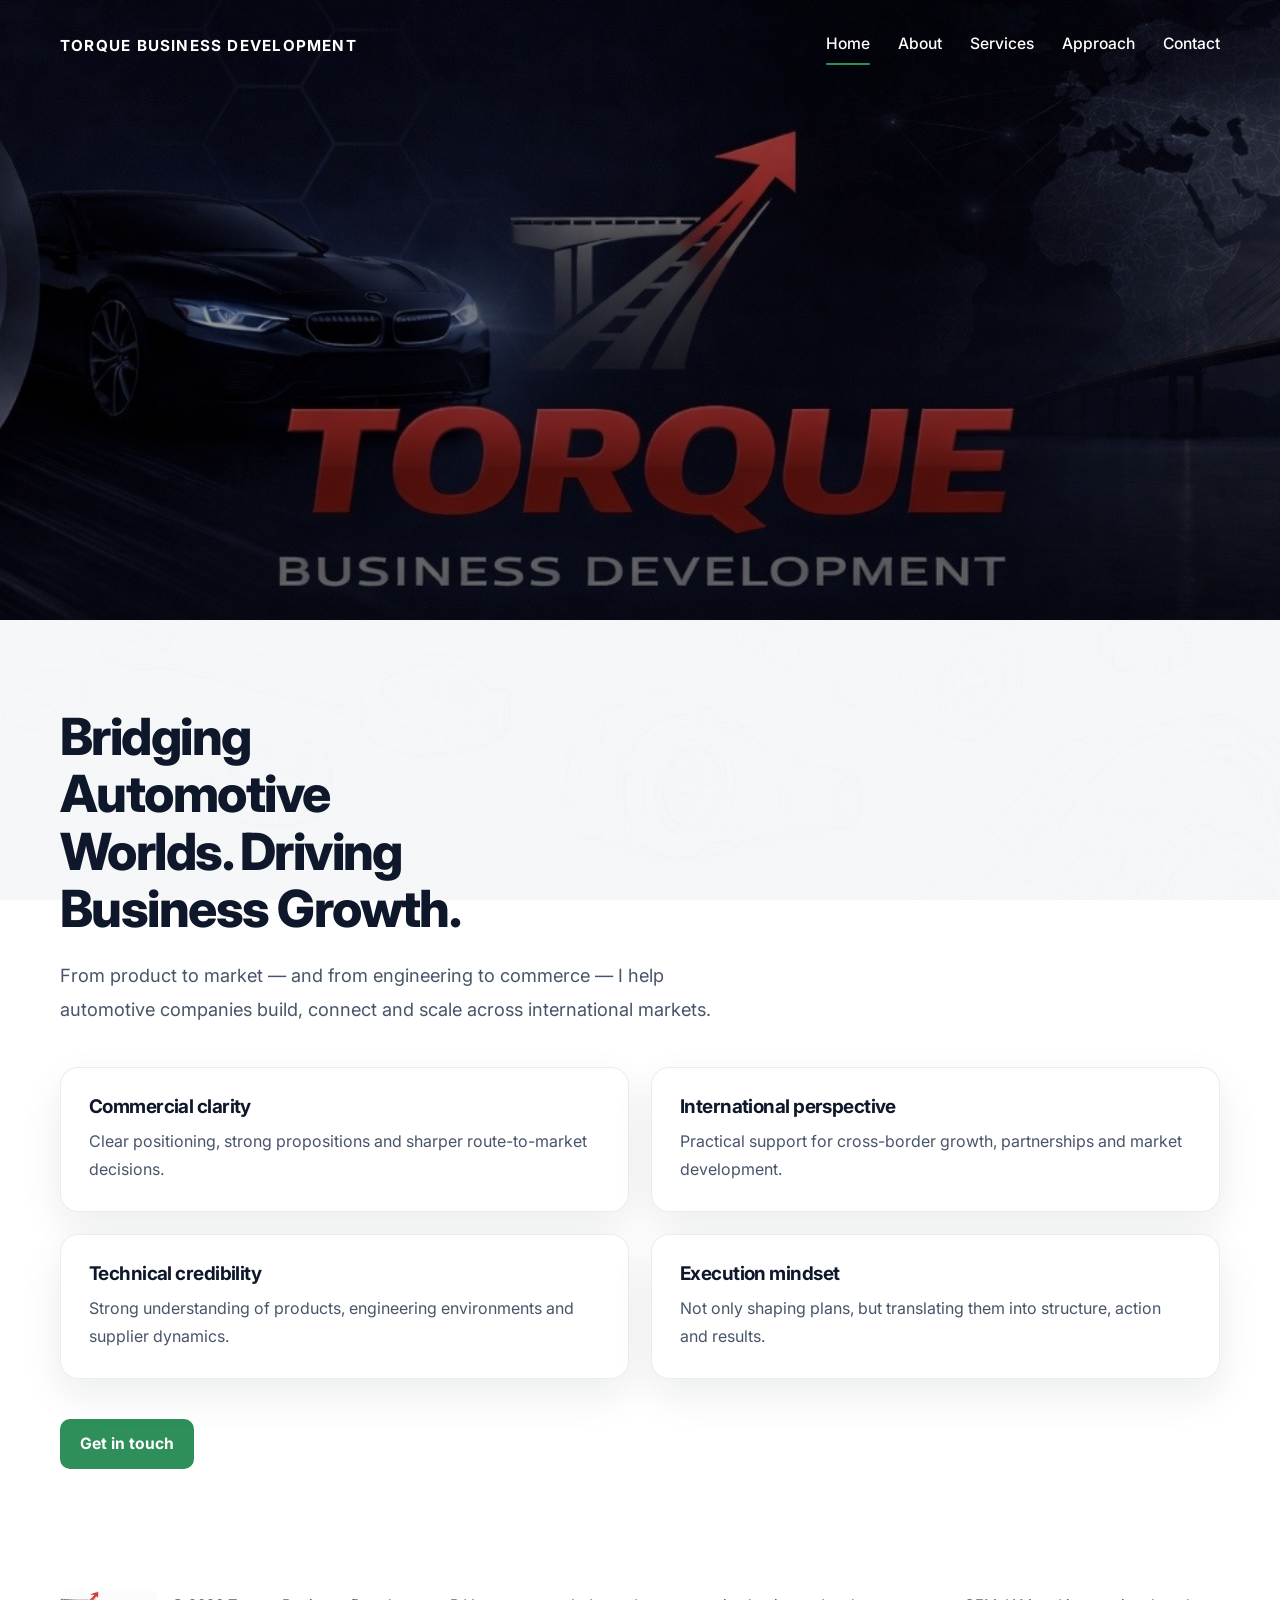
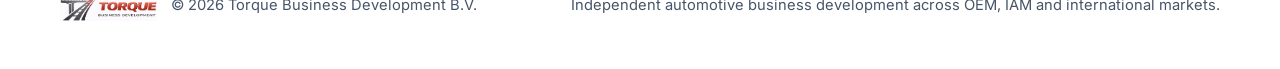
==== commit 657f7e87: "Update index.html" ====
--- a/index.html
+++ b/index.html
@@ -4,90 +4,76 @@
   <meta charset="UTF-8" />
   <meta name="viewport" content="width=device-width, initial-scale=1.0" />
   <title>Torque Business Development</title>
-
+  <meta name="description" content="Torque Business Development helps automotive companies build, connect and scale across international markets." />
   <link rel="preconnect" href="https://fonts.googleapis.com" />
   <link rel="preconnect" href="https://fonts.gstatic.com" crossorigin />
-  <link href="https://fonts.googleapis.com/css2?family=Inter:wght@400;600;800&display=swap" rel="stylesheet" />
-
+  <link href="https://fonts.googleapis.com/css2?family=Inter:wght@400;500;600;700;800&display=swap" rel="stylesheet" />
   <link rel="stylesheet" href="style.css" />
 </head>
 <body>
 
-  <!-- HERO / BANNER -->
-  <header class="hero">
+<header class="hero">
+  <nav class="nav">
+    <div class="nav-left">Torque Business Development</div>
+    <div class="nav-right">
+      <a href="index.html" class="active">Home</a>
+      <a href="about.html">About</a>
+      <a href="services.html">Services</a>
+      <a href="approach.html">Approach</a>
+      <a href="contact.html">Contact</a>
+    </div>
+  </nav>
+</header>
 
-    <!-- NAV -->
-    <nav class="nav">
-      <div class="nav-left">Torque Business Development</div>
-      <div class="nav-right">
-        <a href="index.html" class="active">Home</a>
-        <a href="about.html">About</a>
-        <a href="services.html">Services</a>
-        <a href="approach.html">Approach</a>
-        <a href="contact.html">Contact</a>
-      </div>
-    </nav>
-
-    <!-- CENTERED LOGO ABOVE TORQUE -->
-    <div class="hero-logo-wrap">
-      <img src="logo.png" alt="Torque logo" class="hero-logo" />
-    </div>
-
-  </header>
-
-  <!-- CONTENT -->
-  <section class="content">
-    <div class="container">
-
+<section class="content">
+  <div class="container">
+    <div class="section-heading">
       <h1>Bridging Automotive Worlds. Driving Business Growth.</h1>
-
       <p class="intro">
         From product to market — and from engineering to commerce — I help automotive companies
         build, connect and scale across international markets.
       </p>
+    </div>
 
-      <div class="cards">
-        <div class="card">
-          <h3>Commercial clarity</h3>
-          <p>Clear positioning, strong propositions and sharper route-to-market decisions.</p>
-        </div>
-
-        <div class="card">
-          <h3>International perspective</h3>
-          <p>Practical support for cross-border growth, partnerships and market development.</p>
-        </div>
-
-        <div class="card">
-          <h3>Technical credibility</h3>
-          <p>Strong understanding of products, engineering environments and supplier dynamics.</p>
-        </div>
-
-        <div class="card">
-          <h3>Execution mindset</h3>
-          <p>Not only shaping plans, but translating them into structure, action and results.</p>
-        </div>
+    <div class="cards cards-two">
+      <div class="card">
+        <h3>Commercial clarity</h3>
+        <p>Clear positioning, strong propositions and sharper route-to-market decisions.</p>
       </div>
 
-      <a href="contact.html" class="button">Get in touch</a>
-
-    </div>
-  </section>
-
-  <!-- FOOTER -->
-  <footer class="footer">
-    <div class="container footer-row">
-
-      <div class="footer-left">
-        <img src="logo.png" class="footer-logo" alt="Torque logo" />
-        <span>© 2026 Torque Business Development B.V.</span>
+      <div class="card">
+        <h3>International perspective</h3>
+        <p>Practical support for cross-border growth, partnerships and market development.</p>
       </div>
 
-      <div class="footer-right">
-        Independent automotive business development across OEM, IAM and international markets.
+      <div class="card">
+        <h3>Technical credibility</h3>
+        <p>Strong understanding of products, engineering environments and supplier dynamics.</p>
       </div>
 
+      <div class="card">
+        <h3>Execution mindset</h3>
+        <p>Not only shaping plans, but translating them into structure, action and results.</p>
+      </div>
     </div>
-  </footer>
+
+    <div class="cta-wrap">
+      <a href="contact.html" class="button">Get in touch</a>
+    </div>
+  </div>
+</section>
+
+<footer class="footer">
+  <div class="container footer-row">
+    <div class="footer-left">
+      <img src="logo.png" class="footer-logo" alt="Torque logo" />
+      <span>© 2026 Torque Business Development B.V.</span>
+    </div>
+    <div class="footer-right">
+      Independent automotive business development across OEM, IAM and international markets.
+    </div>
+  </div>
+</footer>
 
 </body>
 </html>
--- a/style.css
+++ b/style.css
@@ -61,16 +61,17 @@
 /* HERO / BANNER */
 
 .hero {
-  height: 500px;
+  height: 620px;
   background:
-    linear-gradient(rgba(0, 0, 0, 0.42), rgba(0, 0, 0, 0.62)),
+    linear-gradient(rgba(0, 0, 0, 0.30), rgba(0, 0, 0, 0.48)),
     url("banner-with-logo.png");
   background-size: cover;
-  background-position: center;
+  background-position: center 38%;
   background-repeat: no-repeat;
   position: relative;
   display: flex;
   align-items: flex-start;
+  overflow: hidden;
 }
 
 /* NAVIGATION IN BANNER */
@@ -82,6 +83,8 @@
   align-items: center;
   padding: 30px 60px;
   color: white;
+  position: relative;
+  z-index: 3;
 }
 
 .nav-left {
@@ -120,6 +123,24 @@
   height: 2px;
   background: var(--accent);
   border-radius: 999px;
+}
+
+/* EXTRA LOGO ABOVE TORQUE */
+
+.hero-logo-wrap {
+  position: absolute;
+  left: 50%;
+  top: 45%;
+  transform: translateX(-50%);
+  z-index: 2;
+  pointer-events: none;
+}
+
+.hero-logo {
+  width: 86px;
+  height: auto;
+  filter: drop-shadow(0 6px 18px rgba(0, 0, 0, 0.35));
+  opacity: 0.98;
 }
 
 /* CONTENT */
@@ -425,11 +446,20 @@
   .nav {
     padding: 26px 30px;
   }
+
+  .hero {
+    height: 560px;
+  }
+
+  .hero-logo-wrap {
+    top: 44%;
+  }
 }
 
 @media (max-width: 920px) {
   .hero {
-    height: 420px;
+    height: 500px;
+    background-position: center 34%;
   }
 
   .nav {
@@ -456,6 +486,14 @@
   h1 {
     max-width: none;
   }
+
+  .hero-logo {
+    width: 72px;
+  }
+
+  .hero-logo-wrap {
+    top: 43%;
+  }
 }
 
 @media (max-width: 640px) {
@@ -464,8 +502,8 @@
   }
 
   .hero {
-    height: 340px;
-    background-position: center;
+    height: 420px;
+    background-position: center 30%;
   }
 
   .content,
@@ -491,4 +529,12 @@
   .footer-left {
     align-items: flex-start;
   }
-}
+
+  .hero-logo {
+    width: 58px;
+  }
+
+  .hero-logo-wrap {
+    top: 42%;
+  }
+}
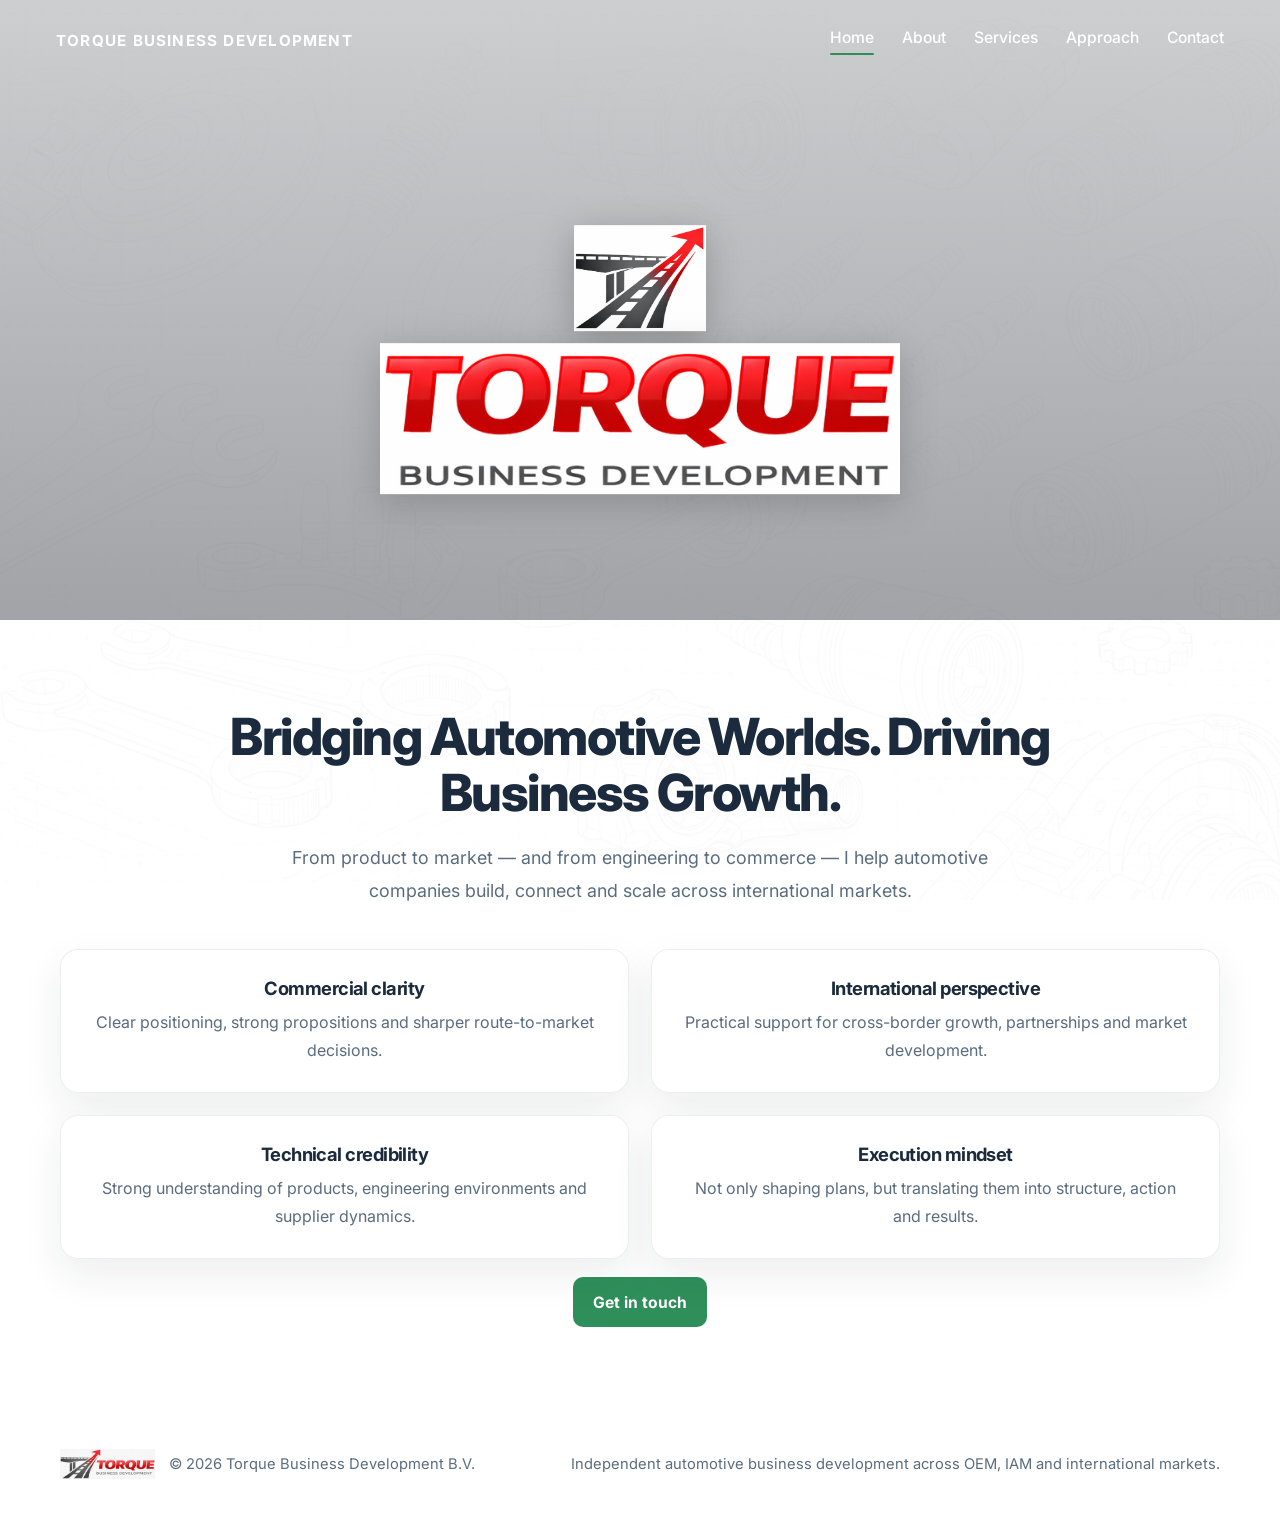
==== commit 16a8adc4: "Update index.html" ====
--- a/index.html
+++ b/index.html
@@ -23,6 +23,11 @@
       <a href="contact.html">Contact</a>
     </div>
   </nav>
+
+  <div class="hero-brand">
+    <img src="logo-graphic.png" alt="Torque graphic logo" class="hero-logo-graphic" />
+    <img src="logo-text.png" alt="Torque Business Development" class="hero-logo-text" />
+  </div>
 </header>
 
 <section class="content">
@@ -30,8 +35,7 @@
     <div class="section-heading">
       <h1>Bridging Automotive Worlds. Driving Business Growth.</h1>
       <p class="intro">
-        From product to market — and from engineering to commerce — I help automotive companies
-        build, connect and scale across international markets.
+        From product to market — and from engineering to commerce — I help automotive companies build, connect and scale across international markets.
       </p>
     </div>
 
@@ -57,7 +61,7 @@
       </div>
     </div>
 
-    <div class="cta-wrap">
+    <div class="cta-wrap top-space-small">
       <a href="contact.html" class="button">Get in touch</a>
     </div>
   </div>
--- a/style.css
+++ b/style.css
@@ -1,18 +1,18 @@
 :root {
   --bg: #f4f6f7;
-  --bg-soft: #eef2f4;
-  --card: rgba(255, 255, 255, 0.82);
-  --card-strong: rgba(255, 255, 255, 0.9);
-  --text: #0f172a;
-  --muted: #475569;
-  --line: rgba(15, 23, 42, 0.08);
+  --surface: rgba(255, 255, 255, 0.84);
+  --surface-strong: rgba(255, 255, 255, 0.92);
+  --text: #223246;
+  --text-strong: #1b2b3d;
+  --muted: #5b6c7e;
+  --line: rgba(27, 43, 61, 0.08);
   --accent: #2f8f5b;
   --accent-dark: #256f47;
   --accent-soft: rgba(47, 143, 91, 0.12);
-  --max: 1160px;
+  --shadow: 0 16px 40px rgba(22, 35, 52, 0.08);
   --radius: 18px;
   --radius-small: 10px;
-  --shadow: 0 16px 40px rgba(15, 23, 42, 0.08);
+  --max: 1160px;
 }
 
 * {
@@ -26,15 +26,14 @@
 body {
   margin: 0;
   font-family: 'Inter', sans-serif;
+  color: var(--text);
   background:
-    linear-gradient(rgba(244, 246, 247, 0.88), rgba(244, 246, 247, 0.92)),
+    linear-gradient(rgba(255,255,255,0.74), rgba(255,255,255,0.84)),
     url('background-light.png');
   background-size: cover;
   background-position: center top;
   background-repeat: repeat-y;
   background-attachment: fixed;
-  color: var(--text);
-  line-height: 1.75;
   -webkit-font-smoothing: antialiased;
   text-rendering: optimizeLegibility;
 }
@@ -54,35 +53,56 @@
   margin: 0 auto;
 }
 
-.narrow {
-  max-width: 780px;
-}
-
-/* HERO / BANNER */
+h1, h2, h3 {
+  margin: 0;
+  color: var(--text-strong);
+  letter-spacing: -0.03em;
+  line-height: 1.1;
+}
+
+h1 {
+  font-size: clamp(2.4rem, 4vw, 4.2rem);
+  font-weight: 800;
+  margin-bottom: 20px;
+}
+
+h2 {
+  font-size: clamp(1.7rem, 3vw, 2.5rem);
+  font-weight: 750;
+  margin-bottom: 16px;
+}
+
+h3 {
+  font-size: 1.15rem;
+  font-weight: 700;
+  margin-bottom: 10px;
+}
+
+p {
+  margin: 0;
+  color: var(--muted);
+  line-height: 1.75;
+}
 
 .hero {
-  height: 620px;
+  position: relative;
+  min-height: 620px;
   background:
-    linear-gradient(rgba(0, 0, 0, 0.30), rgba(0, 0, 0, 0.48)),
-    url("banner-with-logo.png");
+    linear-gradient(rgba(8, 14, 24, 0.20), rgba(8, 14, 24, 0.38)),
+    url("banner-logo.png");
   background-size: cover;
   background-position: center 38%;
   background-repeat: no-repeat;
-  position: relative;
-  display: flex;
-  align-items: flex-start;
   overflow: hidden;
 }
-
-/* NAVIGATION IN BANNER */
 
 .nav {
   width: 100%;
   display: flex;
   justify-content: space-between;
   align-items: center;
-  padding: 30px 60px;
-  color: white;
+  padding: 28px 56px;
+  color: #ffffff;
   position: relative;
   z-index: 3;
 }
@@ -102,7 +122,7 @@
 }
 
 .nav-right a {
-  color: white;
+  color: #ffffff;
   font-weight: 500;
   font-size: 0.98rem;
   position: relative;
@@ -125,119 +145,37 @@
   border-radius: 999px;
 }
 
-/* EXTRA LOGO ABOVE TORQUE */
-
-.hero-logo-wrap {
+.hero-brand {
   position: absolute;
   left: 50%;
-  top: 45%;
-  transform: translateX(-50%);
+  top: 58%;
+  transform: translate(-50%, -50%);
   z-index: 2;
+  text-align: center;
   pointer-events: none;
 }
 
-.hero-logo {
-  width: 86px;
-  height: auto;
-  filter: drop-shadow(0 6px 18px rgba(0, 0, 0, 0.35));
-  opacity: 0.98;
-}
-
-/* CONTENT */
+.hero-logo-graphic {
+  width: 132px;
+  margin: 0 auto 12px;
+  filter: drop-shadow(0 8px 18px rgba(0, 0, 0, 0.22));
+}
+
+.hero-logo-text {
+  width: 520px;
+  max-width: 72vw;
+  margin: 0 auto;
+  filter: drop-shadow(0 8px 18px rgba(0, 0, 0, 0.18));
+}
 
 .content {
   padding: 88px 0;
 }
 
-h1,
-h2,
-h3 {
-  margin: 0;
-  line-height: 1.12;
-  letter-spacing: -0.03em;
-  color: var(--text);
-}
-
-h1 {
-  font-size: clamp(2.4rem, 4vw, 4.2rem);
-  font-weight: 800;
-  margin-bottom: 22px;
-  max-width: 12ch;
-}
-
-h2 {
-  font-size: clamp(1.8rem, 3vw, 2.6rem);
-  font-weight: 700;
-  margin-bottom: 18px;
-}
-
-h3 {
-  font-size: 1.18rem;
-  font-weight: 700;
-  margin-bottom: 10px;
-}
-
-p {
-  margin: 0;
-  color: var(--muted);
-  font-size: 1rem;
-}
-
-.intro {
-  font-size: 1.14rem;
-  line-height: 1.85;
-  max-width: 60ch;
-  margin-bottom: 34px;
-}
-
-/* BUTTON */
-
-.button {
-  display: inline-flex;
-  align-items: center;
-  justify-content: center;
-  min-height: 50px;
-  padding: 0 20px;
-  border-radius: var(--radius-small);
-  font-weight: 700;
-  font-size: 0.98rem;
-  background: var(--accent);
-  color: white;
-  transition: transform 0.15s ease, background 0.2s ease;
-}
-
-.button:hover {
-  transform: translateY(-1px);
-  background: var(--accent-dark);
-}
-
-/* CARDS */
-
-.cards {
-  display: grid;
-  grid-template-columns: repeat(2, 1fr);
-  gap: 22px;
-  margin: 40px 0;
-}
-
-.card {
-  background: var(--card);
-  border: 1px solid var(--line);
-  border-radius: var(--radius);
-  padding: 28px;
-  box-shadow: var(--shadow);
-  backdrop-filter: blur(6px);
-}
-
-/* GENERIC PAGE SECTIONS */
-
-.page-content {
-  position: relative;
-}
-
-.page-hero,
-section {
-  padding: 82px 0;
+.section-heading {
+  max-width: 860px;
+  margin: 0 auto 42px;
+  text-align: center;
 }
 
 .eyebrow {
@@ -251,127 +189,69 @@
   border: 1px solid rgba(47, 143, 91, 0.18);
   font-size: 0.9rem;
   font-weight: 600;
-  margin-bottom: 22px;
-}
-
-.lead {
-  font-size: 1.16rem;
+  margin-bottom: 20px;
+}
+
+.intro {
+  font-size: 1.12rem;
   line-height: 1.85;
-  max-width: 60ch;
-  margin-bottom: 34px;
-}
-
-.content-flow > * + * {
-  margin-top: 22px;
-}
-
-.section-title {
-  margin-bottom: 34px;
+  max-width: 64ch;
+  margin: 0 auto;
+}
+
+.cards {
+  display: grid;
+  gap: 22px;
+}
+
+.cards-two {
+  grid-template-columns: repeat(2, 1fr);
+}
+
+.cards-three {
+  grid-template-columns: repeat(3, 1fr);
+}
+
+.cards-four {
+  grid-template-columns: repeat(4, 1fr);
+}
+
+.card,
+.text-panel {
+  background: var(--surface);
+  border: 1px solid var(--line);
+  border-radius: var(--radius);
+  padding: 28px;
+  box-shadow: var(--shadow);
+  backdrop-filter: blur(6px);
+}
+
+.card {
+  text-align: center;
+}
+
+.text-panel {
+  max-width: 920px;
+  margin: 0 auto;
+}
+
+.text-panel p + p {
+  margin-top: 16px;
+}
+
+.top-space {
+  margin-top: 54px;
+}
+
+.top-space-small {
+  margin-top: 18px;
 }
 
 .center-text {
   text-align: center;
 }
 
-.cards.two {
-  grid-template-columns: repeat(2, 1fr);
-}
-
-.cards.three {
-  grid-template-columns: repeat(3, 1fr);
-}
-
-.cards.four {
-  grid-template-columns: repeat(4, 1fr);
-}
-
-.highlight-card {
-  background: var(--card-strong);
-  border-color: rgba(47, 143, 91, 0.16);
-}
-
-.cta-section {
-  padding-top: 70px;
-}
-
-.cta-box {
-  display: flex;
-  justify-content: space-between;
-  align-items: center;
-  gap: 28px;
-  background: rgba(255, 255, 255, 0.82);
-  border: 1px solid rgba(47, 143, 91, 0.16);
-  border-radius: 22px;
-  padding: 34px;
-  box-shadow: var(--shadow);
-  backdrop-filter: blur(6px);
-}
-
-/* LISTS */
-
-.career-list {
-  list-style: none;
-  padding: 0;
-  margin: 0;
-}
-
-.career-list li {
-  position: relative;
-  padding-left: 18px;
-  color: var(--text);
-}
-
-.career-list li + li {
-  margin-top: 12px;
-}
-
-.career-list li::before {
-  content: "";
-  position: absolute;
-  left: 0;
-  top: 10px;
-  width: 8px;
-  height: 8px;
-  border-radius: 999px;
-  background: var(--accent);
-}
-
-/* CONTACT */
-
-.contact-list {
-  display: grid;
-  gap: 14px;
-}
-
-.contact-item {
-  padding: 14px 16px;
-  border-radius: 14px;
-  background: rgba(255, 255, 255, 0.55);
-  border: 1px solid rgba(15, 23, 42, 0.06);
-}
-
-.contact-item span {
-  display: block;
-  color: var(--muted);
-  font-size: 0.9rem;
-  margin-bottom: 4px;
-}
-
-.contact-item strong {
-  font-size: 1rem;
-  color: var(--text);
-}
-
-.contact-item a {
-  color: var(--text);
-}
-
-.actions {
-  display: flex;
-  gap: 14px;
-  flex-wrap: wrap;
-}
-
+.button,
 .button-secondary {
   display: inline-flex;
   align-items: center;
@@ -381,18 +261,133 @@
   border-radius: var(--radius-small);
   font-weight: 700;
   font-size: 0.98rem;
+  transition: transform 0.15s ease, background 0.2s ease;
+}
+
+.button {
+  background: var(--accent);
+  color: #ffffff;
+}
+
+.button:hover {
+  transform: translateY(-1px);
+  background: var(--accent-dark);
+}
+
+.button-secondary {
   border: 1px solid var(--line);
-  color: var(--text);
-  background: rgba(255, 255, 255, 0.5);
-  transition: transform 0.15s ease, background 0.2s ease;
+  background: rgba(255, 255, 255, 0.65);
+  color: var(--text-strong);
 }
 
 .button-secondary:hover {
   transform: translateY(-1px);
-  background: rgba(255, 255, 255, 0.8);
-}
-
-/* STEP NUMBERS */
+  background: rgba(255, 255, 255, 0.92);
+}
+
+.cta-wrap,
+.actions {
+  display: flex;
+  gap: 14px;
+  flex-wrap: wrap;
+  justify-content: center;
+}
+
+.about-profile {
+  display: grid;
+  grid-template-columns: 260px 1fr;
+  gap: 28px;
+  align-items: start;
+  max-width: 980px;
+  margin: 0 auto;
+}
+
+.profile-photo {
+  width: 100%;
+  border-radius: 22px;
+  border: 1px solid var(--line);
+  box-shadow: var(--shadow);
+  overflow: hidden;
+  background: var(--surface-strong);
+}
+
+.profile-photo img {
+  width: 100%;
+  height: auto;
+  object-fit: cover;
+}
+
+.profile-text {
+  background: var(--surface);
+  border: 1px solid var(--line);
+  border-radius: var(--radius);
+  padding: 28px;
+  box-shadow: var(--shadow);
+}
+
+.profile-text p + p {
+  margin-top: 16px;
+}
+
+.experience-groups {
+  display: grid;
+  gap: 22px;
+  max-width: 1080px;
+  margin: 0 auto;
+}
+
+.experience-card {
+  background: var(--surface);
+  border: 1px solid var(--line);
+  border-radius: var(--radius);
+  padding: 24px 26px;
+  box-shadow: var(--shadow);
+}
+
+.flag-list {
+  display: grid;
+  gap: 14px;
+  margin-top: 12px;
+}
+
+.flag-item {
+  display: flex;
+  align-items: center;
+  gap: 14px;
+  color: var(--text-strong);
+  font-weight: 600;
+}
+
+.flag-item img {
+  width: 34px;
+  height: 34px;
+  flex: 0 0 34px;
+}
+
+.contact-list {
+  display: grid;
+  gap: 14px;
+  margin-top: 16px;
+  text-align: left;
+}
+
+.contact-item {
+  padding: 14px 16px;
+  border-radius: 14px;
+  background: rgba(255,255,255,0.60);
+  border: 1px solid rgba(27, 43, 61, 0.06);
+}
+
+.contact-item span {
+  display: block;
+  color: var(--muted);
+  font-size: 0.9rem;
+  margin-bottom: 4px;
+}
+
+.contact-item strong {
+  color: var(--text-strong);
+}
 
 .step-number {
   display: inline-flex;
@@ -408,8 +403,6 @@
   border: 1px solid rgba(47, 143, 91, 0.2);
 }
 
-/* FOOTER */
-
 .footer {
   padding: 34px 0 48px;
   color: var(--muted);
@@ -440,101 +433,128 @@
   color: var(--muted);
 }
 
-/* RESPONSIVE */
-
 @media (max-width: 1100px) {
+  .hero {
+    min-height: 560px;
+  }
+
   .nav {
-    padding: 26px 30px;
-  }
-
-  .hero {
-    height: 560px;
-  }
-
-  .hero-logo-wrap {
-    top: 44%;
+    padding: 24px 28px;
+  }
+
+  .hero-logo-graphic {
+    width: 118px;
+  }
+
+  .hero-logo-text {
+    width: 470px;
   }
 }
 
 @media (max-width: 920px) {
   .hero {
-    height: 500px;
+    min-height: 430px;
     background-position: center 34%;
   }
 
   .nav {
     flex-direction: column;
     align-items: flex-start;
-    gap: 18px;
-    padding: 24px;
+    gap: 16px;
+    padding: 20px 18px;
   }
 
   .nav-right {
-    gap: 18px;
-  }
-
-  .cards,
-  .cards.two,
-  .cards.three,
-  .cards.four,
-  .cta-box {
+    gap: 16px 18px;
+  }
+
+  .hero-brand {
+    top: 62%;
+  }
+
+  .hero-logo-graphic {
+    width: 84px;
+    margin-bottom: 8px;
+  }
+
+  .hero-logo-text {
+    width: 300px;
+    max-width: 74vw;
+  }
+
+  .cards-two,
+  .cards-three,
+  .cards-four,
+  .about-profile {
     grid-template-columns: 1fr;
+  }
+
+  .profile-photo {
+    max-width: 280px;
+    margin: 0 auto;
+  }
+}
+
+@media (max-width: 640px) {
+  .container {
+    width: calc(100% - 24px);
+  }
+
+  .hero {
+    min-height: 300px;
+    background-position: center center;
+    background-size: cover;
+  }
+
+  .nav-left {
+    font-size: 0.84rem;
+    letter-spacing: 0.06em;
+  }
+
+  .nav-right a {
+    font-size: 0.95rem;
+  }
+
+  .hero-brand {
+    top: 66%;
+  }
+
+  .hero-logo-graphic {
+    width: 62px;
+    margin-bottom: 6px;
+  }
+
+  .hero-logo-text {
+    width: 220px;
+    max-width: 78vw;
+  }
+
+  .content {
+    padding: 56px 0;
+  }
+
+  h1 {
+    font-size: 2.1rem;
+  }
+
+  h2 {
+    font-size: 1.55rem;
+  }
+
+  .intro {
+    font-size: 1rem;
+    line-height: 1.72;
+  }
+
+  .card,
+  .text-panel,
+  .profile-text,
+  .experience-card {
+    padding: 22px;
+  }
+
+  .footer-row {
     flex-direction: column;
     align-items: flex-start;
   }
-
-  h1 {
-    max-width: none;
-  }
-
-  .hero-logo {
-    width: 72px;
-  }
-
-  .hero-logo-wrap {
-    top: 43%;
-  }
-}
-
-@media (max-width: 640px) {
-  .container {
-    width: min(var(--max), calc(100% - 24px));
-  }
-
-  .hero {
-    height: 420px;
-    background-position: center 30%;
-  }
-
-  .content,
-  .page-hero,
-  section {
-    padding: 64px 0;
-  }
-
-  .card,
-  .cta-box {
-    padding: 22px;
-  }
-
-  h1 {
-    font-size: 2.2rem;
-  }
-
-  .intro,
-  .lead {
-    font-size: 1.02rem;
-  }
-
-  .footer-left {
-    align-items: flex-start;
-  }
-
-  .hero-logo {
-    width: 58px;
-  }
-
-  .hero-logo-wrap {
-    top: 42%;
-  }
-}
+}
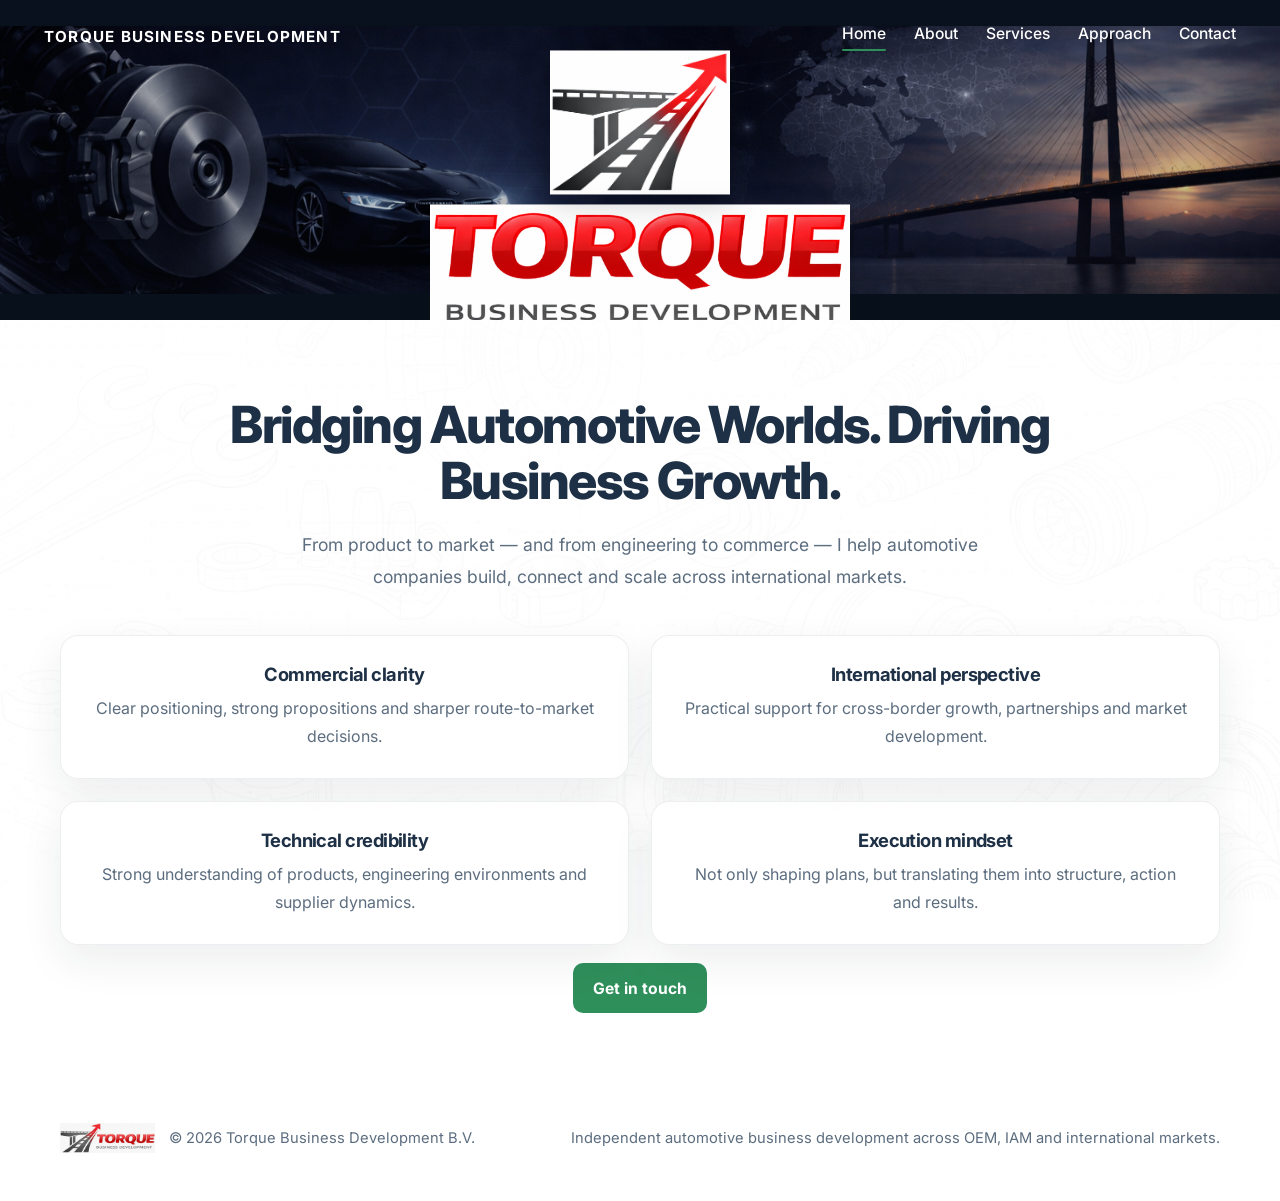
==== commit b784d17f: "Update index.html" ====
--- a/index.html
+++ b/index.html
@@ -11,7 +11,6 @@
   <link rel="stylesheet" href="style.css" />
 </head>
 <body>
-
 <header class="hero">
   <nav class="nav">
     <div class="nav-left">Torque Business Development</div>
@@ -23,7 +22,6 @@
       <a href="contact.html">Contact</a>
     </div>
   </nav>
-
   <div class="hero-brand">
     <img src="logo-graphic.png" alt="Torque graphic logo" class="hero-logo-graphic" />
     <img src="logo-text.png" alt="Torque Business Development" class="hero-logo-text" />
@@ -44,17 +42,14 @@
         <h3>Commercial clarity</h3>
         <p>Clear positioning, strong propositions and sharper route-to-market decisions.</p>
       </div>
-
       <div class="card">
         <h3>International perspective</h3>
         <p>Practical support for cross-border growth, partnerships and market development.</p>
       </div>
-
       <div class="card">
         <h3>Technical credibility</h3>
         <p>Strong understanding of products, engineering environments and supplier dynamics.</p>
       </div>
-
       <div class="card">
         <h3>Execution mindset</h3>
         <p>Not only shaping plans, but translating them into structure, action and results.</p>
@@ -78,6 +73,5 @@
     </div>
   </div>
 </footer>
-
 </body>
 </html>
--- a/style.css
+++ b/style.css
@@ -1,11 +1,10 @@
 :root {
   --bg: #f4f6f7;
   --surface: rgba(255, 255, 255, 0.84);
-  --surface-strong: rgba(255, 255, 255, 0.92);
   --text: #223246;
-  --text-strong: #1b2b3d;
-  --muted: #5b6c7e;
-  --line: rgba(27, 43, 61, 0.08);
+  --text-strong: #1e3045;
+  --muted: #5c6d7f;
+  --line: rgba(30, 48, 69, 0.08);
   --accent: #2f8f5b;
   --accent-dark: #256f47;
   --accent-soft: rgba(47, 143, 91, 0.12);
@@ -61,13 +60,13 @@
 }
 
 h1 {
-  font-size: clamp(2.4rem, 4vw, 4.2rem);
+  font-size: clamp(2.3rem, 4vw, 4.1rem);
   font-weight: 800;
   margin-bottom: 20px;
 }
 
 h2 {
-  font-size: clamp(1.7rem, 3vw, 2.5rem);
+  font-size: clamp(1.7rem, 3vw, 2.45rem);
   font-weight: 750;
   margin-bottom: 16px;
 }
@@ -84,15 +83,18 @@
   line-height: 1.75;
 }
 
+/* HERO */
+
 .hero {
   position: relative;
-  min-height: 620px;
+  min-height: 320px;
   background:
-    linear-gradient(rgba(8, 14, 24, 0.20), rgba(8, 14, 24, 0.38)),
+    linear-gradient(rgba(8,14,24,0.14), rgba(8,14,24,0.32)),
     url("banner-logo.png");
-  background-size: cover;
-  background-position: center 38%;
+  background-size: contain;
+  background-position: center center;
   background-repeat: no-repeat;
+  background-color: #08111d;
   overflow: hidden;
 }
 
@@ -101,7 +103,7 @@
   display: flex;
   justify-content: space-between;
   align-items: center;
-  padding: 28px 56px;
+  padding: 24px 44px;
   color: #ffffff;
   position: relative;
   z-index: 3;
@@ -148,7 +150,7 @@
 .hero-brand {
   position: absolute;
   left: 50%;
-  top: 58%;
+  top: 59%;
   transform: translate(-50%, -50%);
   z-index: 2;
   text-align: center;
@@ -156,20 +158,25 @@
 }
 
 .hero-logo-graphic {
-  width: 132px;
-  margin: 0 auto 12px;
-  filter: drop-shadow(0 8px 18px rgba(0, 0, 0, 0.22));
+  width: 180px;
+  margin: 0 auto 10px;
+  background: transparent;
+  mix-blend-mode: multiply;
+  filter: drop-shadow(0 8px 16px rgba(0, 0, 0, 0.18));
 }
 
 .hero-logo-text {
-  width: 520px;
+  width: 420px;
   max-width: 72vw;
-  margin: 0 auto;
-  filter: drop-shadow(0 8px 18px rgba(0, 0, 0, 0.18));
-}
+  background: transparent;
+  mix-blend-mode: multiply;
+  filter: drop-shadow(0 8px 16px rgba(0, 0, 0, 0.12));
+}
+
+/* CONTENT */
 
 .content {
-  padding: 88px 0;
+  padding: 76px 0;
 }
 
 .section-heading {
@@ -193,8 +200,8 @@
 }
 
 .intro {
-  font-size: 1.12rem;
-  line-height: 1.85;
+  font-size: 1.1rem;
+  line-height: 1.82;
   max-width: 64ch;
   margin: 0 auto;
 }
@@ -217,7 +224,9 @@
 }
 
 .card,
-.text-panel {
+.text-panel,
+.profile-text,
+.experience-card {
   background: var(--surface);
   border: 1px solid var(--line);
   border-radius: var(--radius);
@@ -233,10 +242,6 @@
 .text-panel {
   max-width: 920px;
   margin: 0 auto;
-}
-
-.text-panel p + p {
-  margin-top: 16px;
 }
 
 .top-space {
@@ -276,7 +281,7 @@
 
 .button-secondary {
   border: 1px solid var(--line);
-  background: rgba(255, 255, 255, 0.65);
+  background: rgba(255, 255, 255, 0.68);
   color: var(--text-strong);
 }
 
@@ -308,7 +313,7 @@
   border: 1px solid var(--line);
   box-shadow: var(--shadow);
   overflow: hidden;
-  background: var(--surface-strong);
+  background: rgba(255,255,255,0.9);
 }
 
 .profile-photo img {
@@ -317,15 +322,8 @@
   object-fit: cover;
 }
 
-.profile-text {
-  background: var(--surface);
-  border: 1px solid var(--line);
-  border-radius: var(--radius);
-  padding: 28px;
-  box-shadow: var(--shadow);
-}
-
-.profile-text p + p {
+.profile-text p + p,
+.text-panel p + p {
   margin-top: 16px;
 }
 
@@ -336,14 +334,6 @@
   margin: 0 auto;
 }
 
-.experience-card {
-  background: var(--surface);
-  border: 1px solid var(--line);
-  border-radius: var(--radius);
-  padding: 24px 26px;
-  box-shadow: var(--shadow);
-}
-
 .flag-list {
   display: grid;
   gap: 14px;
@@ -374,8 +364,8 @@
 .contact-item {
   padding: 14px 16px;
   border-radius: 14px;
-  background: rgba(255,255,255,0.60);
-  border: 1px solid rgba(27, 43, 61, 0.06);
+  background: rgba(255,255,255,0.62);
+  border: 1px solid rgba(30, 48, 69, 0.06);
 }
 
 .contact-item span {
@@ -433,35 +423,18 @@
   color: var(--muted);
 }
 
-@media (max-width: 1100px) {
-  .hero {
-    min-height: 560px;
-  }
-
-  .nav {
-    padding: 24px 28px;
-  }
-
-  .hero-logo-graphic {
-    width: 118px;
-  }
-
-  .hero-logo-text {
-    width: 470px;
-  }
-}
-
 @media (max-width: 920px) {
   .hero {
-    min-height: 430px;
-    background-position: center 34%;
+    min-height: 260px;
+    background-size: contain;
+    background-position: center center;
   }
 
   .nav {
     flex-direction: column;
     align-items: flex-start;
     gap: 16px;
-    padding: 20px 18px;
+    padding: 18px 18px;
   }
 
   .nav-right {
@@ -469,17 +442,17 @@
   }
 
   .hero-brand {
-    top: 62%;
+    top: 66%;
   }
 
   .hero-logo-graphic {
-    width: 84px;
-    margin-bottom: 8px;
+    width: 96px;
+    margin-bottom: 6px;
   }
 
   .hero-logo-text {
-    width: 300px;
-    max-width: 74vw;
+    width: 240px;
+    max-width: 76vw;
   }
 
   .cards-two,
@@ -501,9 +474,7 @@
   }
 
   .hero {
-    min-height: 300px;
-    background-position: center center;
-    background-size: cover;
+    min-height: 220px;
   }
 
   .nav-left {
@@ -513,20 +484,6 @@
 
   .nav-right a {
     font-size: 0.95rem;
-  }
-
-  .hero-brand {
-    top: 66%;
-  }
-
-  .hero-logo-graphic {
-    width: 62px;
-    margin-bottom: 6px;
-  }
-
-  .hero-logo-text {
-    width: 220px;
-    max-width: 78vw;
   }
 
   .content {
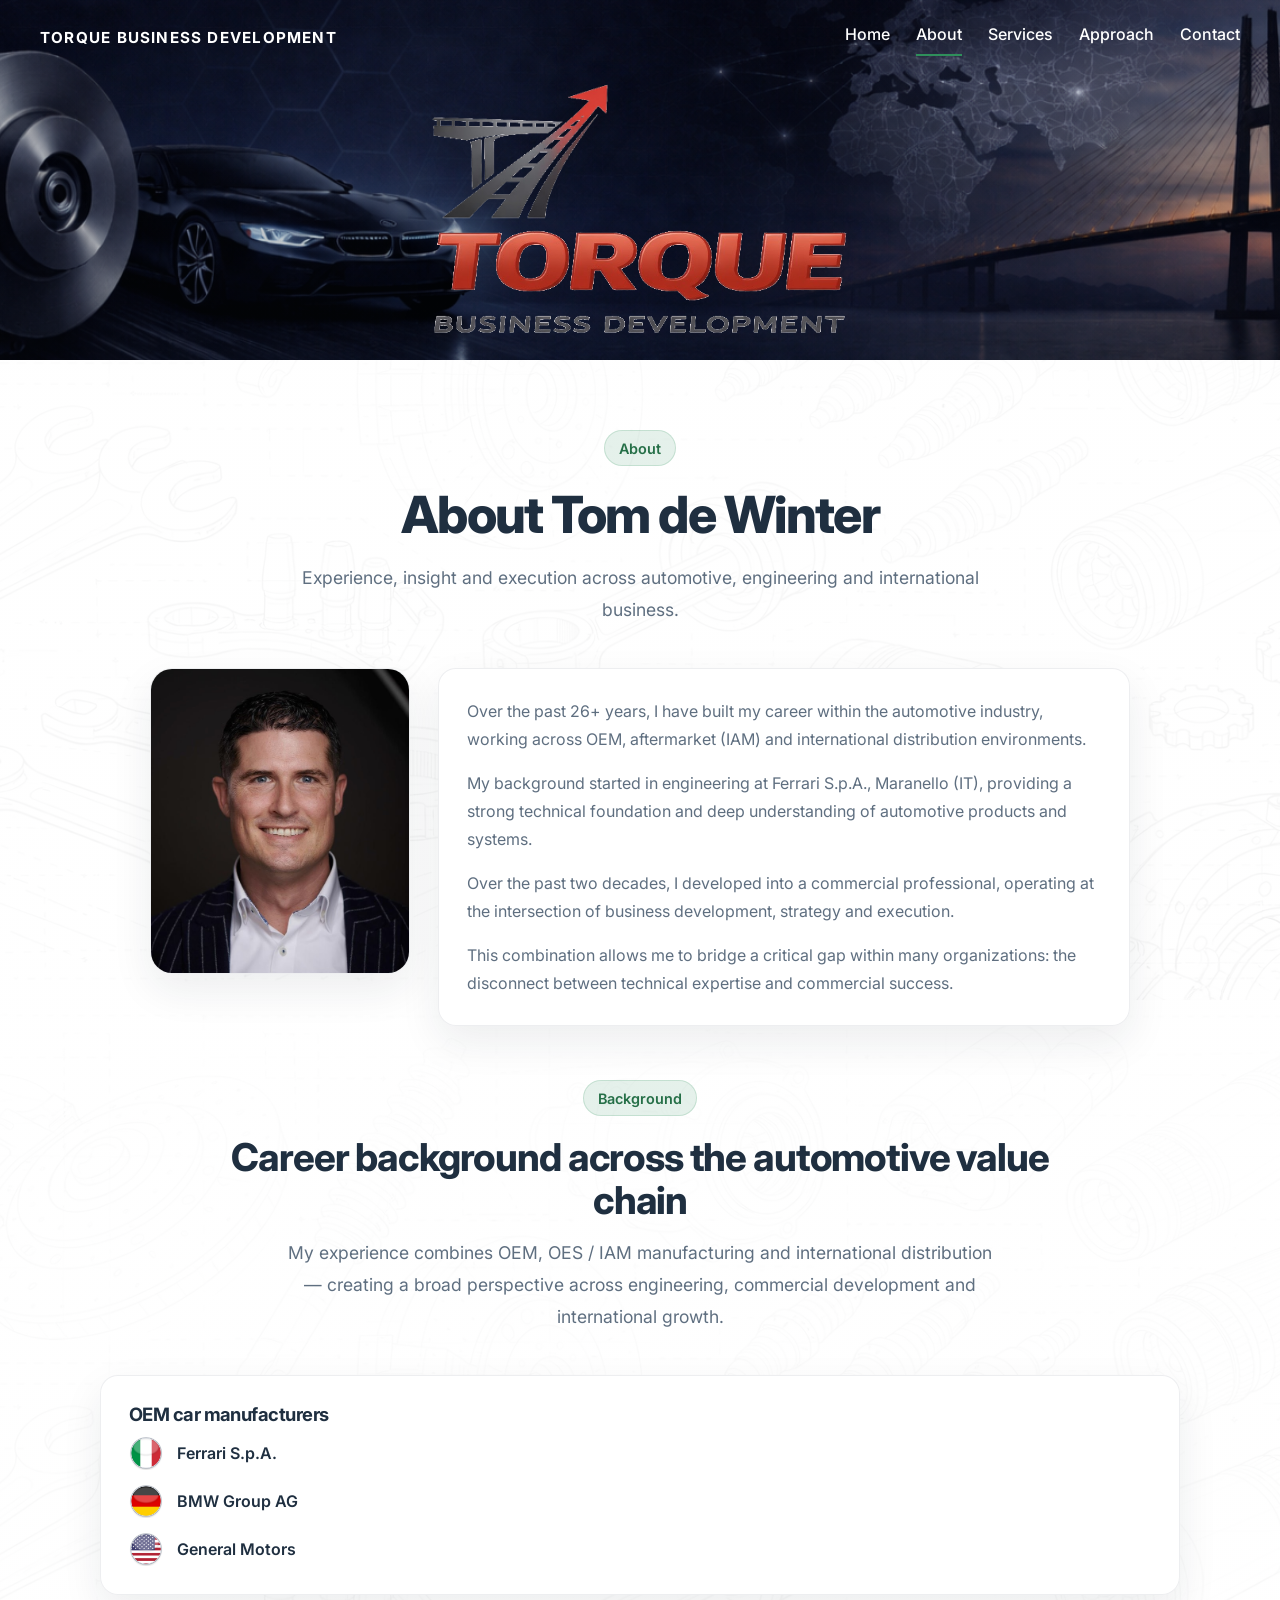
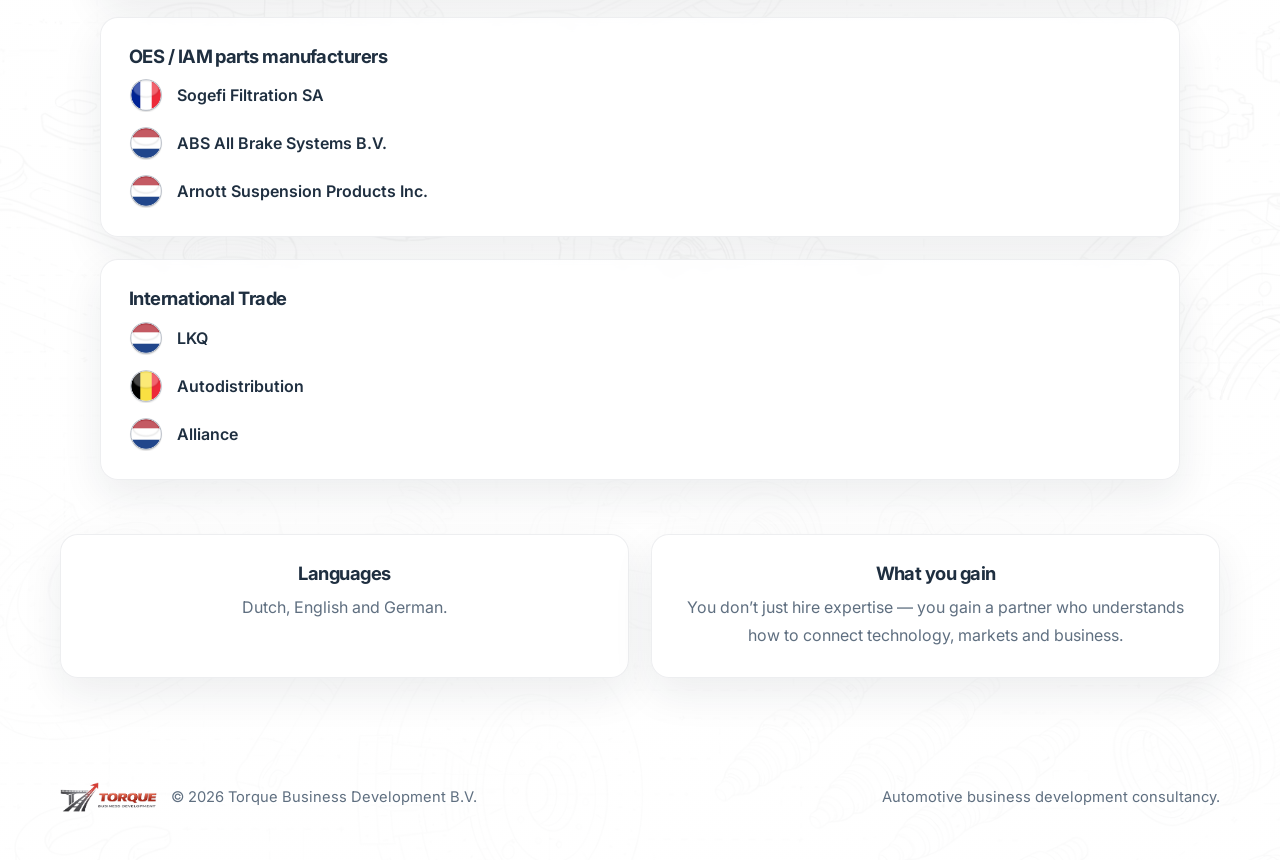
==== commit b0bde7f9: "Update index.html" ====
--- a/index.html
+++ b/index.html
@@ -3,8 +3,8 @@
 <head>
   <meta charset="UTF-8" />
   <meta name="viewport" content="width=device-width, initial-scale=1.0" />
-  <title>Torque Business Development</title>
-  <meta name="description" content="Torque Business Development helps automotive companies build, connect and scale across international markets." />
+  <title>Torque Business Development | About</title>
+  <meta name="description" content="About Tom de Winter: experience across engineering, automotive, OEM, IAM and international business development." />
   <link rel="preconnect" href="https://fonts.googleapis.com" />
   <link rel="preconnect" href="https://fonts.gstatic.com" crossorigin />
   <link href="https://fonts.googleapis.com/css2?family=Inter:wght@400;500;600;700;800&display=swap" rel="stylesheet" />
@@ -15,8 +15,8 @@
   <nav class="nav">
     <div class="nav-left">Torque Business Development</div>
     <div class="nav-right">
-      <a href="index.html" class="active">Home</a>
-      <a href="about.html">About</a>
+      <a href="index.html">Home</a>
+      <a href="about.html" class="active">About</a>
       <a href="services.html">Services</a>
       <a href="approach.html">Approach</a>
       <a href="contact.html">Contact</a>
@@ -31,33 +31,71 @@
 <section class="content">
   <div class="container">
     <div class="section-heading">
-      <h1>Bridging Automotive Worlds. Driving Business Growth.</h1>
+      <div class="eyebrow">About</div>
+      <h1>About Tom de Winter</h1>
       <p class="intro">
-        From product to market — and from engineering to commerce — I help automotive companies build, connect and scale across international markets.
+        Experience, insight and execution across automotive, engineering and international business.
       </p>
     </div>
 
-    <div class="cards cards-two">
-      <div class="card">
-        <h3>Commercial clarity</h3>
-        <p>Clear positioning, strong propositions and sharper route-to-market decisions.</p>
+    <div class="about-profile">
+      <div class="profile-photo">
+        <img src="photo.png" alt="Tom de Winter" />
       </div>
-      <div class="card">
-        <h3>International perspective</h3>
-        <p>Practical support for cross-border growth, partnerships and market development.</p>
-      </div>
-      <div class="card">
-        <h3>Technical credibility</h3>
-        <p>Strong understanding of products, engineering environments and supplier dynamics.</p>
-      </div>
-      <div class="card">
-        <h3>Execution mindset</h3>
-        <p>Not only shaping plans, but translating them into structure, action and results.</p>
+      <div class="profile-text">
+        <p>Over the past 26+ years, I have built my career within the automotive industry, working across OEM, aftermarket (IAM) and international distribution environments.</p>
+        <p>My background started in engineering at Ferrari S.p.A., Maranello (IT), providing a strong technical foundation and deep understanding of automotive products and systems.</p>
+        <p>Over the past two decades, I developed into a commercial professional, operating at the intersection of business development, strategy and execution.</p>
+        <p>This combination allows me to bridge a critical gap within many organizations: the disconnect between technical expertise and commercial success.</p>
       </div>
     </div>
 
-    <div class="cta-wrap top-space-small">
-      <a href="contact.html" class="button">Get in touch</a>
+    <div class="section-heading top-space">
+      <div class="eyebrow">Background</div>
+      <h2>Career background across the automotive value chain</h2>
+      <p class="intro">
+        My experience combines OEM, OES / IAM manufacturing and international distribution — creating a broad perspective across engineering, commercial development and international growth.
+      </p>
+    </div>
+
+    <div class="experience-groups">
+      <div class="experience-card">
+        <h3>OEM car manufacturers</h3>
+        <div class="flag-list">
+          <div class="flag-item"><img src="flag-it-round.png" alt="Italy flag" /> Ferrari S.p.A.</div>
+          <div class="flag-item"><img src="flag-de-round.png" alt="Germany flag" /> BMW Group AG</div>
+          <div class="flag-item"><img src="flag-us-round.png" alt="United States flag" /> General Motors</div>
+        </div>
+      </div>
+
+      <div class="experience-card">
+        <h3>OES / IAM parts manufacturers</h3>
+        <div class="flag-list">
+          <div class="flag-item"><img src="flag-fr-round.png" alt="France flag" /> Sogefi Filtration SA</div>
+          <div class="flag-item"><img src="flag-nl-round.png" alt="Netherlands flag" /> ABS All Brake Systems B.V.</div>
+          <div class="flag-item"><img src="flag-nl-round.png" alt="Netherlands flag" /> Arnott Suspension Products Inc.</div>
+        </div>
+      </div>
+
+      <div class="experience-card">
+        <h3>International Trade</h3>
+        <div class="flag-list">
+          <div class="flag-item"><img src="flag-nl-round.png" alt="Netherlands flag" /> LKQ</div>
+          <div class="flag-item"><img src="flag-be-round.png" alt="Belgium flag" /> Autodistribution</div>
+          <div class="flag-item"><img src="flag-nl-round.png" alt="Netherlands flag" /> Alliance</div>
+        </div>
+      </div>
+    </div>
+
+    <div class="cards cards-two top-space">
+      <div class="card">
+        <h3>Languages</h3>
+        <p>Dutch, English and German.</p>
+      </div>
+      <div class="card">
+        <h3>What you gain</h3>
+        <p>You don’t just hire expertise — you gain a partner who understands how to connect technology, markets and business.</p>
+      </div>
     </div>
   </div>
 </section>
@@ -68,9 +106,7 @@
       <img src="logo.png" class="footer-logo" alt="Torque logo" />
       <span>© 2026 Torque Business Development B.V.</span>
     </div>
-    <div class="footer-right">
-      Independent automotive business development across OEM, IAM and international markets.
-    </div>
+    <div class="footer-right">Automotive business development consultancy.</div>
   </div>
 </footer>
 </body>
--- a/style.css
+++ b/style.css
@@ -1,9 +1,9 @@
 :root {
   --bg: #f4f6f7;
-  --surface: rgba(255, 255, 255, 0.84);
-  --text: #223246;
-  --text-strong: #1e3045;
-  --muted: #5c6d7f;
+  --surface: rgba(255, 255, 255, 0.86);
+  --text: #263648;
+  --text-strong: #1f2f40;
+  --muted: #5f6f80;
   --line: rgba(30, 48, 69, 0.08);
   --accent: #2f8f5b;
   --accent-dark: #256f47;
@@ -27,12 +27,12 @@
   font-family: 'Inter', sans-serif;
   color: var(--text);
   background:
-    linear-gradient(rgba(255,255,255,0.74), rgba(255,255,255,0.84)),
+    linear-gradient(rgba(255,255,255,0.66), rgba(255,255,255,0.78)),
     url('background-light.png');
-  background-size: cover;
   background-position: center top;
   background-repeat: repeat-y;
-  background-attachment: fixed;
+  background-size: 1500px auto;
+  background-attachment: scroll;
   -webkit-font-smoothing: antialiased;
   text-rendering: optimizeLegibility;
 }
@@ -87,14 +87,14 @@
 
 .hero {
   position: relative;
-  min-height: 320px;
+  min-height: 360px;
   background:
-    linear-gradient(rgba(8,14,24,0.14), rgba(8,14,24,0.32)),
+    linear-gradient(rgba(8,14,24,0.12), rgba(8,14,24,0.28)),
     url("banner-logo.png");
-  background-size: contain;
+  background-size: cover;
   background-position: center center;
   background-repeat: no-repeat;
-  background-color: #08111d;
+  background-color: #0b1624;
   overflow: hidden;
 }
 
@@ -103,8 +103,8 @@
   display: flex;
   justify-content: space-between;
   align-items: center;
-  padding: 24px 44px;
-  color: #ffffff;
+  padding: 24px 40px;
+  color: white;
   position: relative;
   z-index: 3;
 }
@@ -118,65 +118,57 @@
 
 .nav-right {
   display: flex;
-  align-items: center;
-  gap: 28px;
+  gap: 26px;
   flex-wrap: wrap;
 }
 
 .nav-right a {
-  color: #ffffff;
+  color: white;
   font-weight: 500;
-  font-size: 0.98rem;
   position: relative;
   padding-bottom: 6px;
-  transition: opacity 0.2s ease;
-}
-
-.nav-right a:hover {
-  opacity: 0.82;
 }
 
 .nav-right a.active::after {
   content: "";
   position: absolute;
+  bottom: -6px;
   left: 0;
-  bottom: -2px;
   width: 100%;
   height: 2px;
   background: var(--accent);
-  border-radius: 999px;
 }
 
 .hero-brand {
   position: absolute;
+  top: 58%;
   left: 50%;
-  top: 59%;
   transform: translate(-50%, -50%);
+  text-align: center;
   z-index: 2;
-  text-align: center;
-  pointer-events: none;
+}
+
+.hero-logo-graphic,
+.hero-logo-text {
+  background: transparent;
+  mix-blend-mode: normal;
+  filter: drop-shadow(0 6px 16px rgba(0, 0, 0, 0.28));
 }
 
 .hero-logo-graphic {
   width: 180px;
-  margin: 0 auto 10px;
-  background: transparent;
-  mix-blend-mode: multiply;
-  filter: drop-shadow(0 8px 16px rgba(0, 0, 0, 0.18));
+  margin-bottom: 8px;
 }
 
 .hero-logo-text {
   width: 420px;
   max-width: 72vw;
-  background: transparent;
-  mix-blend-mode: multiply;
-  filter: drop-shadow(0 8px 16px rgba(0, 0, 0, 0.12));
 }
 
 /* CONTENT */
 
 .content {
-  padding: 76px 0;
+  padding: 70px 0;
 }
 
 .section-heading {
@@ -424,9 +416,19 @@
 }
 
 @media (max-width: 920px) {
+  body {
+    background:
+      linear-gradient(rgba(255,255,255,0.72), rgba(255,255,255,0.84)),
+      url('background-light.png');
+    background-position: center top;
+    background-repeat: repeat-y;
+    background-size: cover;
+    background-attachment: scroll;
+  }
+
   .hero {
     min-height: 260px;
-    background-size: contain;
+    background-size: cover;
     background-position: center center;
   }
 
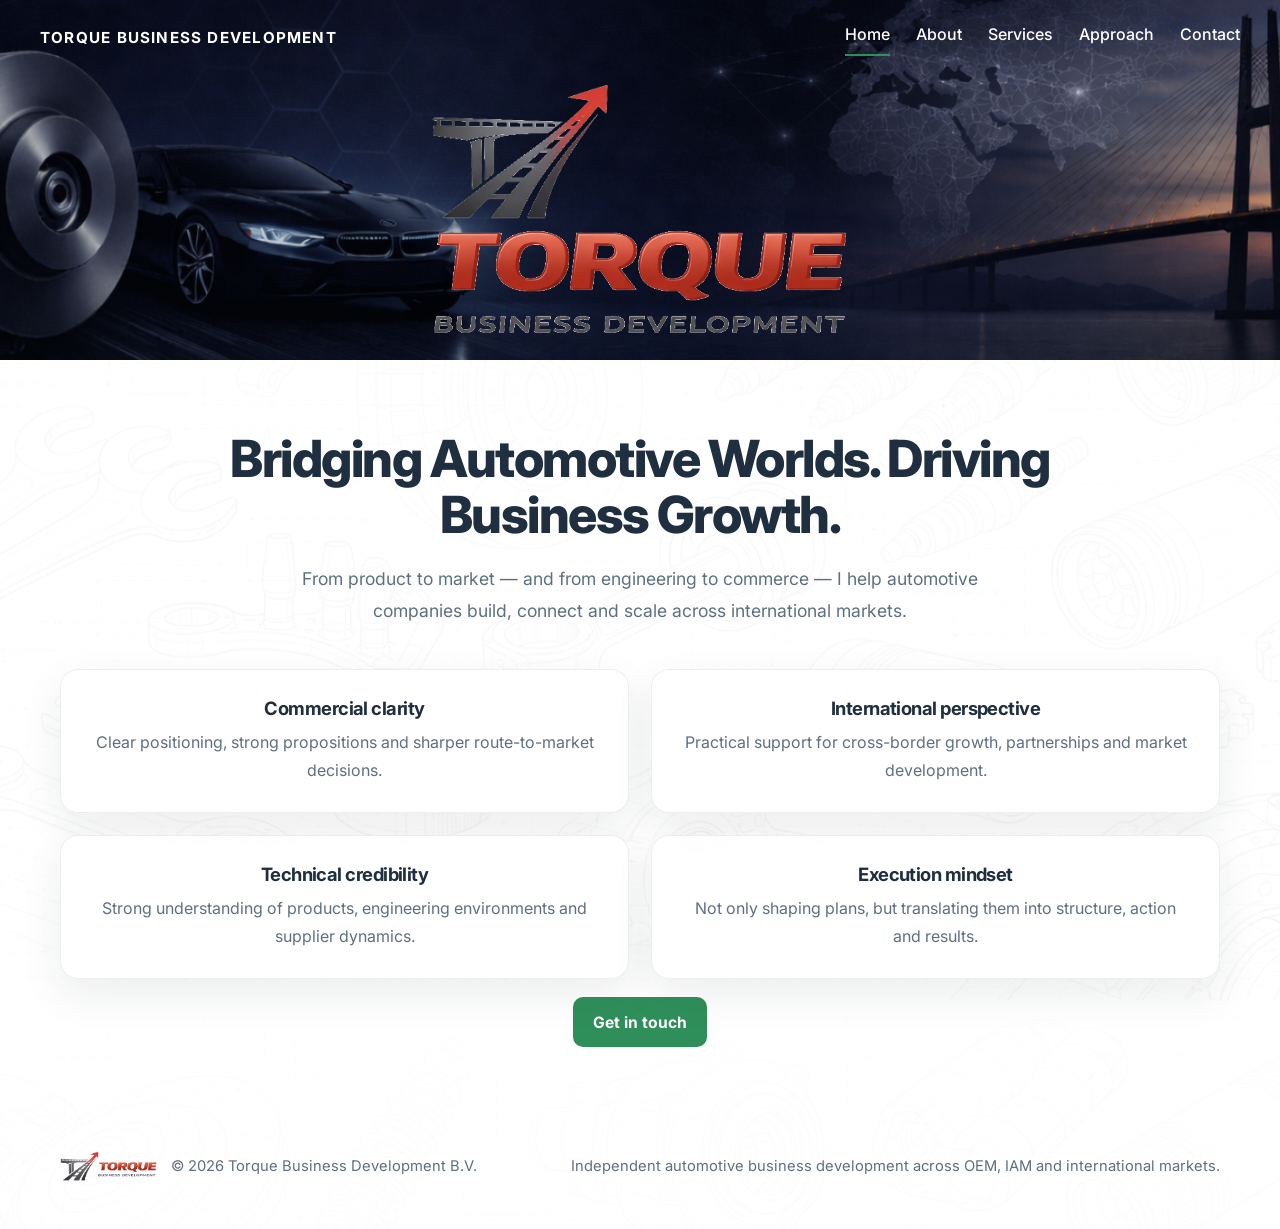
==== commit 3c863aec: "Update index.html" ====
--- a/index.html
+++ b/index.html
@@ -3,8 +3,8 @@
 <head>
   <meta charset="UTF-8" />
   <meta name="viewport" content="width=device-width, initial-scale=1.0" />
-  <title>Torque Business Development | About</title>
-  <meta name="description" content="About Tom de Winter: experience across engineering, automotive, OEM, IAM and international business development." />
+  <title>Torque Business Development</title>
+  <meta name="description" content="Torque Business Development helps automotive companies build, connect and scale across international markets." />
   <link rel="preconnect" href="https://fonts.googleapis.com" />
   <link rel="preconnect" href="https://fonts.gstatic.com" crossorigin />
   <link href="https://fonts.googleapis.com/css2?family=Inter:wght@400;500;600;700;800&display=swap" rel="stylesheet" />
@@ -15,8 +15,8 @@
   <nav class="nav">
     <div class="nav-left">Torque Business Development</div>
     <div class="nav-right">
-      <a href="index.html">Home</a>
-      <a href="about.html" class="active">About</a>
+      <a href="index.html" class="active">Home</a>
+      <a href="about.html">About</a>
       <a href="services.html">Services</a>
       <a href="approach.html">Approach</a>
       <a href="contact.html">Contact</a>
@@ -31,71 +31,33 @@
 <section class="content">
   <div class="container">
     <div class="section-heading">
-      <div class="eyebrow">About</div>
-      <h1>About Tom de Winter</h1>
+      <h1>Bridging Automotive Worlds. Driving Business Growth.</h1>
       <p class="intro">
-        Experience, insight and execution across automotive, engineering and international business.
+        From product to market — and from engineering to commerce — I help automotive companies build, connect and scale across international markets.
       </p>
     </div>
 
-    <div class="about-profile">
-      <div class="profile-photo">
-        <img src="photo.png" alt="Tom de Winter" />
+    <div class="cards cards-two">
+      <div class="card">
+        <h3>Commercial clarity</h3>
+        <p>Clear positioning, strong propositions and sharper route-to-market decisions.</p>
       </div>
-      <div class="profile-text">
-        <p>Over the past 26+ years, I have built my career within the automotive industry, working across OEM, aftermarket (IAM) and international distribution environments.</p>
-        <p>My background started in engineering at Ferrari S.p.A., Maranello (IT), providing a strong technical foundation and deep understanding of automotive products and systems.</p>
-        <p>Over the past two decades, I developed into a commercial professional, operating at the intersection of business development, strategy and execution.</p>
-        <p>This combination allows me to bridge a critical gap within many organizations: the disconnect between technical expertise and commercial success.</p>
+      <div class="card">
+        <h3>International perspective</h3>
+        <p>Practical support for cross-border growth, partnerships and market development.</p>
+      </div>
+      <div class="card">
+        <h3>Technical credibility</h3>
+        <p>Strong understanding of products, engineering environments and supplier dynamics.</p>
+      </div>
+      <div class="card">
+        <h3>Execution mindset</h3>
+        <p>Not only shaping plans, but translating them into structure, action and results.</p>
       </div>
     </div>
 
-    <div class="section-heading top-space">
-      <div class="eyebrow">Background</div>
-      <h2>Career background across the automotive value chain</h2>
-      <p class="intro">
-        My experience combines OEM, OES / IAM manufacturing and international distribution — creating a broad perspective across engineering, commercial development and international growth.
-      </p>
-    </div>
-
-    <div class="experience-groups">
-      <div class="experience-card">
-        <h3>OEM car manufacturers</h3>
-        <div class="flag-list">
-          <div class="flag-item"><img src="flag-it-round.png" alt="Italy flag" /> Ferrari S.p.A.</div>
-          <div class="flag-item"><img src="flag-de-round.png" alt="Germany flag" /> BMW Group AG</div>
-          <div class="flag-item"><img src="flag-us-round.png" alt="United States flag" /> General Motors</div>
-        </div>
-      </div>
-
-      <div class="experience-card">
-        <h3>OES / IAM parts manufacturers</h3>
-        <div class="flag-list">
-          <div class="flag-item"><img src="flag-fr-round.png" alt="France flag" /> Sogefi Filtration SA</div>
-          <div class="flag-item"><img src="flag-nl-round.png" alt="Netherlands flag" /> ABS All Brake Systems B.V.</div>
-          <div class="flag-item"><img src="flag-nl-round.png" alt="Netherlands flag" /> Arnott Suspension Products Inc.</div>
-        </div>
-      </div>
-
-      <div class="experience-card">
-        <h3>International Trade</h3>
-        <div class="flag-list">
-          <div class="flag-item"><img src="flag-nl-round.png" alt="Netherlands flag" /> LKQ</div>
-          <div class="flag-item"><img src="flag-be-round.png" alt="Belgium flag" /> Autodistribution</div>
-          <div class="flag-item"><img src="flag-nl-round.png" alt="Netherlands flag" /> Alliance</div>
-        </div>
-      </div>
-    </div>
-
-    <div class="cards cards-two top-space">
-      <div class="card">
-        <h3>Languages</h3>
-        <p>Dutch, English and German.</p>
-      </div>
-      <div class="card">
-        <h3>What you gain</h3>
-        <p>You don’t just hire expertise — you gain a partner who understands how to connect technology, markets and business.</p>
-      </div>
+    <div class="cta-wrap top-space-small">
+      <a href="contact.html" class="button">Get in touch</a>
     </div>
   </div>
 </section>
@@ -106,7 +68,9 @@
       <img src="logo.png" class="footer-logo" alt="Torque logo" />
       <span>© 2026 Torque Business Development B.V.</span>
     </div>
-    <div class="footer-right">Automotive business development consultancy.</div>
+    <div class="footer-right">
+      Independent automotive business development across OEM, IAM and international markets.
+    </div>
   </div>
 </footer>
 </body>
